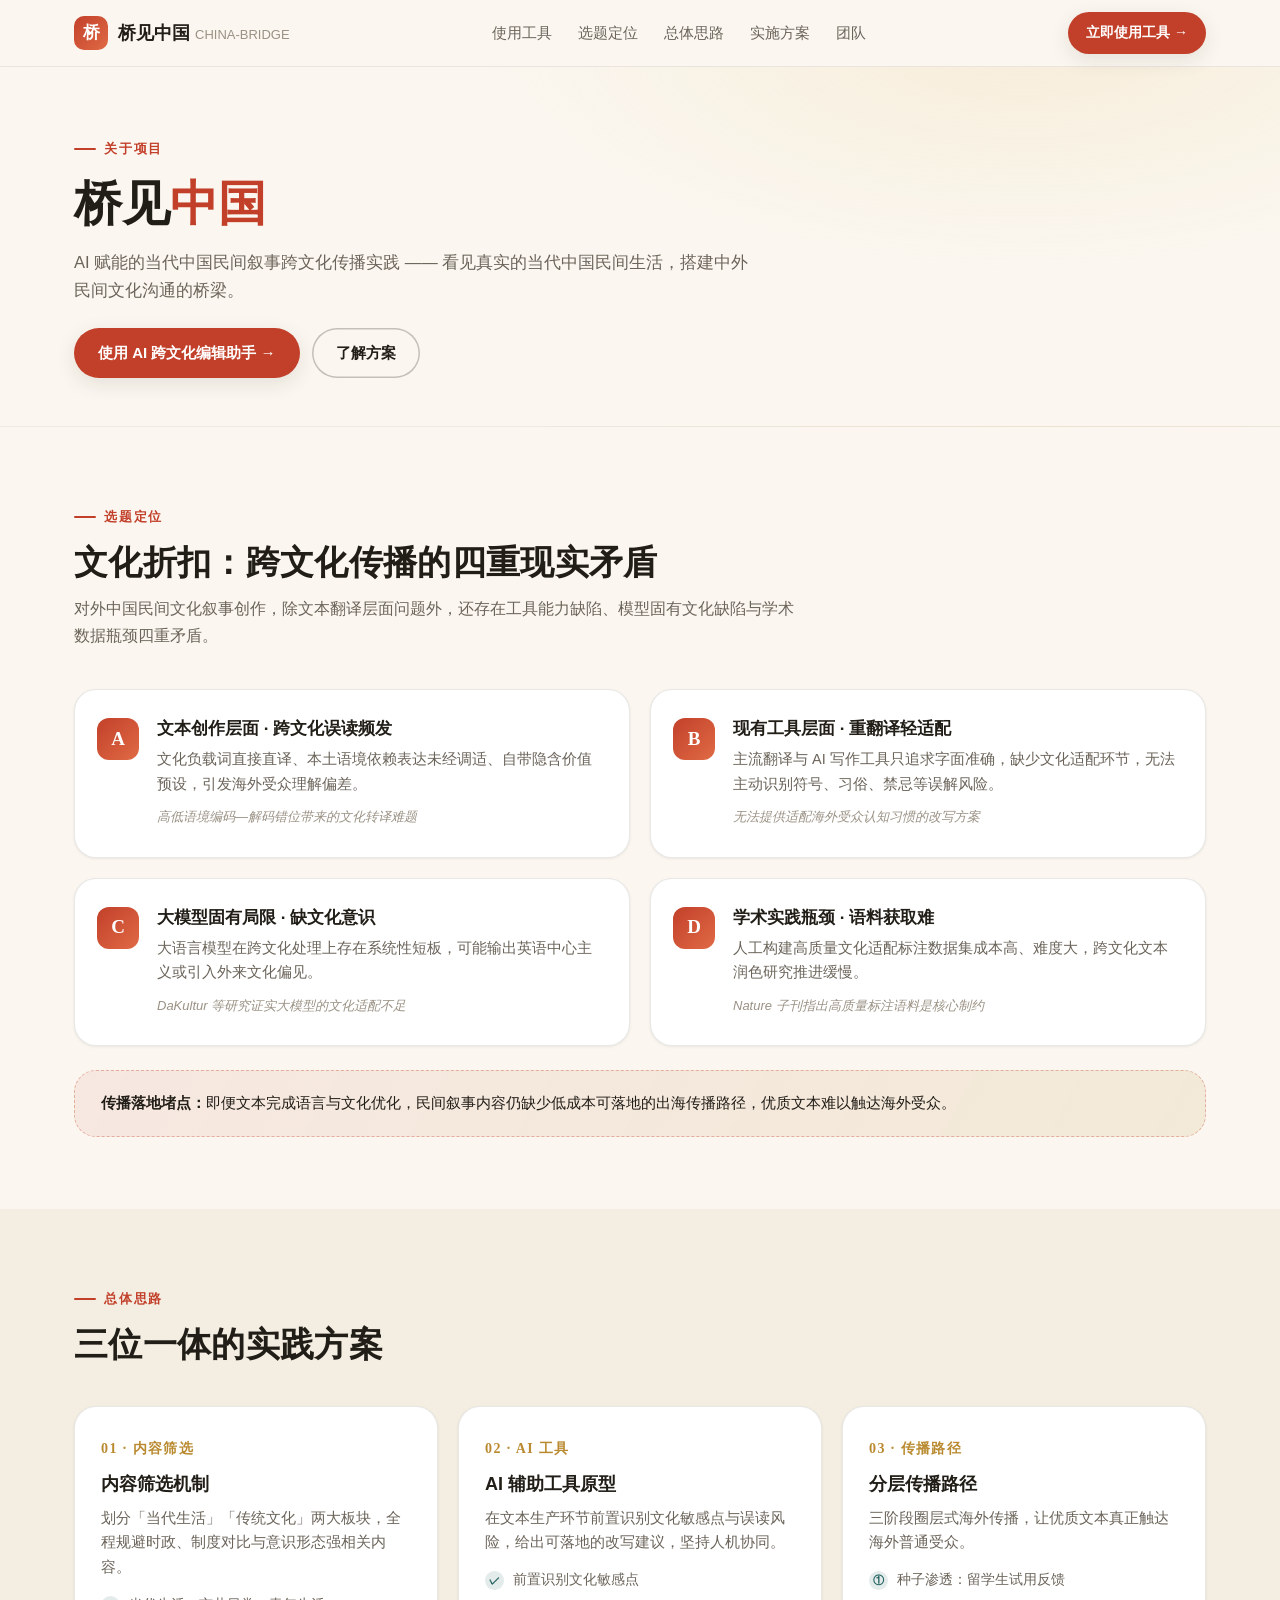
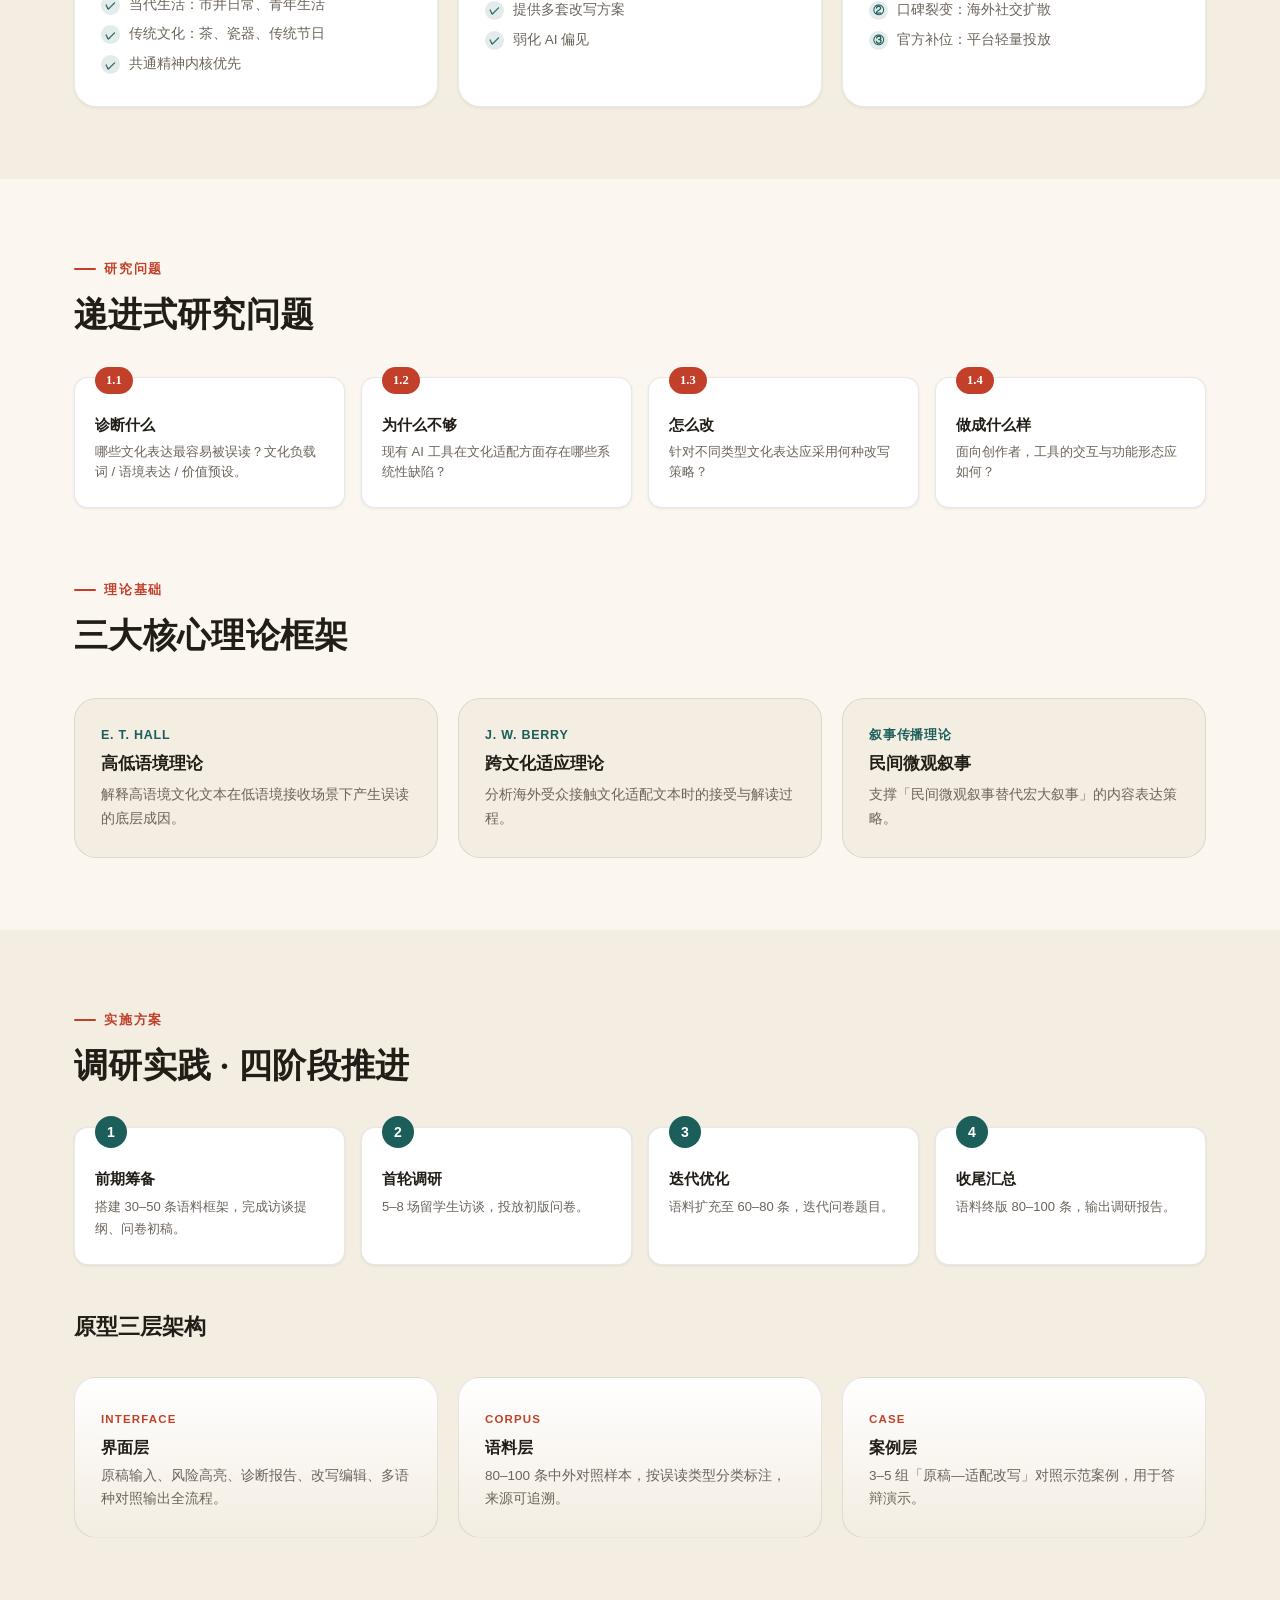
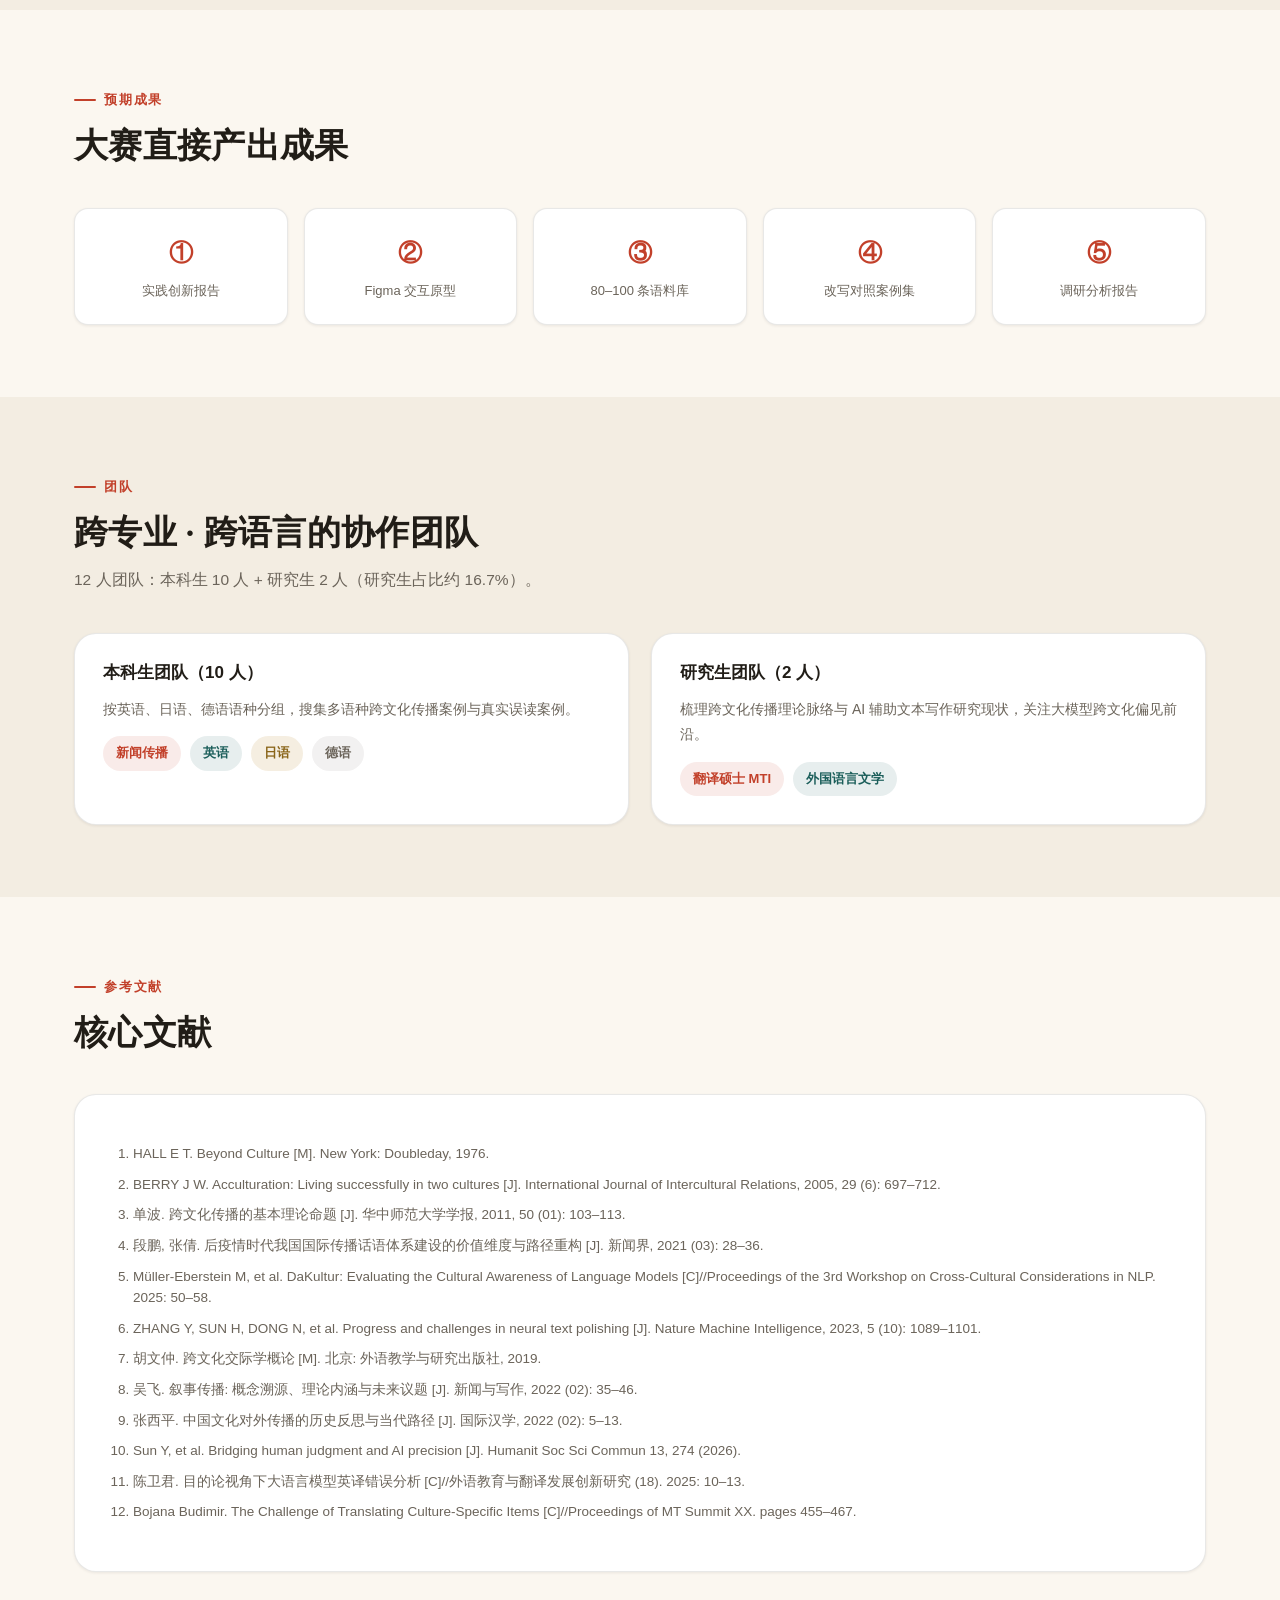
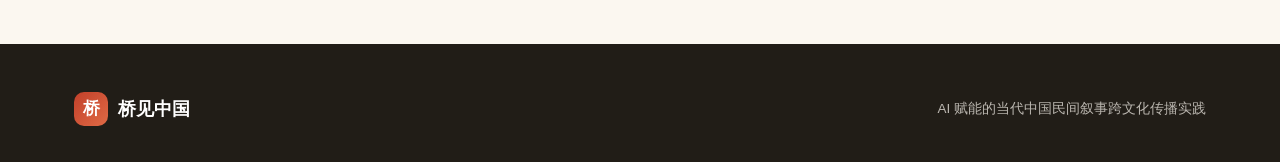
==== about.html @ bba81105 "重构为工具优先的单页体验：首页即用，项目介绍降级到关于页" ====
<!DOCTYPE html>
<html lang="zh-CN">
<head>
  <meta charset="UTF-8" />
  <meta name="viewport" content="width=device-width, initial-scale=1.0" />
  <title>关于项目 · 桥见中国</title>
  <meta name="description" content="桥见中国——AI 赋能的当代中国民间叙事跨文化传播实践，项目背景、方案与团队介绍。" />
  <link rel="stylesheet" href="css/style.css" />
  <style>
    .nav {
      position: sticky; top: 0; z-index: 50;
      background: rgba(251, 247, 240, 0.86);
      backdrop-filter: blur(12px); -webkit-backdrop-filter: blur(12px);
      border-bottom: 1px solid rgba(33, 29, 23, 0.08);
    }
    .nav-inner { max-width: var(--maxw); margin: 0 auto; padding: 0 24px; height: 66px; display: flex; align-items: center; justify-content: space-between; }
    .brand { display: flex; align-items: center; gap: 10px; font-weight: 700; font-size: 18px; }
    .brand-mark { width: 34px; height: 34px; border-radius: 10px; background: linear-gradient(135deg, var(--cinnabar), #e06a45); display: grid; place-items: center; color: #fff; font-family: var(--font-serif); font-size: 17px; font-weight: 700; }
    .nav-links { display: flex; align-items: center; gap: 26px; }
    .nav-links a { font-size: 14.5px; color: var(--ink-soft); font-weight: 500; transition: color .16s; }
    .nav-links a:hover { color: var(--cinnabar); }

    .hero { padding: 64px 0 48px; background: radial-gradient(900px 400px at 80% -10%, rgba(230,201,135,.22), transparent 60%), var(--paper); border-bottom: 1px solid rgba(33,29,23,.06); }
    .hero-inner { max-width: var(--maxw); margin: 0 auto; padding: 0 24px; }
    .hero h1 { font-family: var(--font-serif); font-size: clamp(32px, 5vw, 48px); }
    .hero h1 .accent { color: var(--cinnabar); }
    .hero .lead { margin-top: 14px; max-width: 680px; color: var(--ink-soft); font-size: 16.5px; }
    .hero-actions { margin-top: 24px; display: flex; gap: 12px; flex-wrap: wrap; }

    .section { padding: 72px 0; }
    .section-head { max-width: 720px; margin-bottom: 40px; }
    .section-title { font-family: var(--font-serif); font-size: clamp(24px, 3.6vw, 34px); }
    .section-lead { margin-top: 12px; color: var(--ink-soft); font-size: 15.5px; }

    .pains { display: grid; grid-template-columns: repeat(2, 1fr); gap: 20px; }
    .pain { position: relative; padding: 28px 28px 28px 82px; background: #fff; border: var(--border); border-radius: var(--r-lg); box-shadow: var(--shadow-sm); }
    .pain-index { position: absolute; left: 22px; top: 28px; width: 42px; height: 42px; border-radius: 12px; display: grid; place-items: center; font-family: var(--font-serif); font-size: 19px; font-weight: 700; color: #fff; background: linear-gradient(135deg, var(--cinnabar), #e06a45); }
    .pain h3 { font-size: 17px; margin-bottom: 8px; }
    .pain p { color: var(--ink-soft); font-size: 14.5px; }
    .pain .pain-note { margin-top: 10px; font-size: 13px; color: var(--ink-faint); font-style: italic; }
    .gap-banner { margin-top: 24px; padding: 20px 26px; border-radius: var(--r-lg); background: linear-gradient(120deg, rgba(194,64,42,.08), rgba(185,138,47,.12)); border: 1px dashed rgba(194,64,42,.35); }
    .gap-banner p { color: var(--ink); font-size: 14.5px; }

    .pillars { display: grid; grid-template-columns: repeat(3, 1fr); gap: 20px; }
    .pillar { padding: 30px 26px; background: #fff; border: var(--border); border-radius: var(--r-lg); box-shadow: var(--shadow-sm); }
    .pillar-num { font-family: var(--font-serif); font-size: 14px; font-weight: 700; color: var(--gold); letter-spacing: .1em; margin-bottom: 12px; }
    .pillar h3 { font-size: 18px; margin-bottom: 10px; }
    .pillar p { color: var(--ink-soft); font-size: 14.5px; }
    .pillar .steps { margin-top: 14px; display: flex; flex-direction: column; gap: 7px; }
    .pillar .step { display: flex; align-items: center; gap: 9px; font-size: 13.5px; color: var(--ink-soft); }
    .pillar .step i { font-style: normal; width: 19px; height: 19px; border-radius: 50%; flex: none; background: rgba(27,94,90,.12); color: var(--teal); font-size: 11px; font-weight: 700; display: grid; place-items: center; }

    .questions { display: grid; grid-template-columns: repeat(4, 1fr); gap: 16px; }
    .question { padding: 24px 20px; background: #fff; border: var(--border); border-radius: var(--r-md); box-shadow: var(--shadow-sm); position: relative; padding-top: 38px; }
    .question .q-tag { position: absolute; top: -11px; left: 20px; font-family: var(--font-serif); font-size: 12.5px; font-weight: 700; padding: 3px 11px; border-radius: 999px; background: var(--cinnabar); color: #fff; }
    .question h4 { font-size: 15px; margin-bottom: 7px; }
    .question p { font-size: 13px; color: var(--ink-soft); line-height: 1.6; }

    .theories { display: grid; grid-template-columns: repeat(3, 1fr); gap: 20px; }
    .theory { padding: 26px; background: var(--paper-deep); border-radius: var(--r-lg); border: var(--border); }
    .theory .t-name { font-size: 12.5px; font-weight: 700; color: var(--teal); letter-spacing: .06em; margin-bottom: 7px; }
    .theory h3 { font-size: 17px; margin-bottom: 9px; }
    .theory p { font-size: 14px; color: var(--ink-soft); }

    .phases { display: grid; grid-template-columns: repeat(4, 1fr); gap: 16px; }
    .phase { padding: 24px 20px; background: #fff; border: var(--border); border-radius: var(--r-md); box-shadow: var(--shadow-sm); position: relative; padding-top: 42px; }
    .phase .p-num { position: absolute; top: -12px; left: 20px; width: 32px; height: 32px; border-radius: 50%; background: var(--teal); color: #fff; display: grid; place-items: center; font-weight: 700; font-size: 14px; }
    .phase h4 { font-size: 15px; margin-bottom: 7px; }
    .phase p { font-size: 13px; color: var(--ink-soft); }

    .layers { display: grid; grid-template-columns: repeat(3, 1fr); gap: 20px; margin-top: 36px; }
    .layer { padding: 26px; background: linear-gradient(180deg, #fff, var(--paper-deep)); border: var(--border); border-radius: var(--r-lg); }
    .layer .l-tag { display: inline-block; font-size: 11.5px; font-weight: 700; color: var(--cinnabar); letter-spacing: .1em; margin-bottom: 9px; }
    .layer h4 { font-size: 16px; margin-bottom: 7px; }
    .layer p { font-size: 13.5px; color: var(--ink-soft); }

    .outcomes { display: grid; grid-template-columns: repeat(5, 1fr); gap: 16px; }
    .outcome { padding: 24px 16px; background: #fff; border: var(--border); border-radius: var(--r-md); box-shadow: var(--shadow-sm); text-align: center; }
    .outcome .o-num { font-family: var(--font-serif); font-size: 24px; font-weight: 700; color: var(--cinnabar); }
    .outcome p { margin-top: 7px; font-size: 13px; color: var(--ink-soft); line-height: 1.5; }

    .team-summary { display: grid; grid-template-columns: 1fr 1fr; gap: 22px; }
    .team-card { padding: 28px; background: #fff; border: var(--border); border-radius: var(--r-lg); box-shadow: var(--shadow-sm); }
    .team-card h3 { font-size: 17px; margin-bottom: 14px; }
    .team-card p { color: var(--ink-soft); font-size: 14px; line-height: 1.8; }
    .team-major { display: flex; flex-wrap: wrap; gap: 9px; margin-top: 14px; }
    .team-major .tag { font-size: 13px; padding: 6px 13px; }

    .refs { background: #fff; border: var(--border); border-radius: var(--r-lg); box-shadow: var(--shadow-sm); padding: 32px 36px; }
    .refs ol { padding-left: 22px; }
    .refs li { font-size: 13.5px; color: var(--ink-soft); margin-bottom: 9px; line-height: 1.6; }

    .footer { padding: 48px 0 36px; background: var(--ink); color: rgba(251,247,240,.7); }
    .footer-inner { max-width: var(--maxw); margin: 0 auto; padding: 0 24px; display: flex; align-items: center; justify-content: space-between; flex-wrap: wrap; gap: 16px; }
    .footer .brand { color: #fff; }
    .footer p { font-size: 13.5px; }

    @media (max-width: 900px) {
      .pains, .pillars, .theories, .layers, .outcomes { grid-template-columns: 1fr 1fr; }
      .questions, .phases { grid-template-columns: 1fr 1fr; }
      .team-summary { grid-template-columns: 1fr; }
      .nav-links { display: none; }
    }
    @media (max-width: 560px) {
      .pains, .pillars, .theories, .layers, .outcomes, .questions, .phases { grid-template-columns: 1fr; }
    }
  </style>
</head>
<body>

  <header class="nav">
    <div class="nav-inner">
      <a class="brand" href="index.html">
        <span class="brand-mark">桥</span>
        <span>桥见中国 <span style="font-weight:400;color:var(--ink-faint);font-size:13px;">CHINA-BRIDGE</span></span>
      </a>
      <nav class="nav-links">
        <a href="index.html">使用工具</a>
        <a href="#pains">选题定位</a>
        <a href="#solution">总体思路</a>
        <a href="#plan">实施方案</a>
        <a href="#team">团队</a>
      </nav>
      <a class="btn btn-primary btn-sm" href="index.html">立即使用工具 →</a>
    </div>
  </header>

  <section class="hero">
    <div class="hero-inner">
      <span class="eyebrow">关于项目</span>
      <h1>桥见<span class="accent">中国</span></h1>
      <p class="lead">AI 赋能的当代中国民间叙事跨文化传播实践 —— 看见真实的当代中国民间生活，搭建中外民间文化沟通的桥梁。</p>
      <div class="hero-actions">
        <a class="btn btn-primary" href="index.html">使用 AI 跨文化编辑助手 →</a>
        <a class="btn btn-ghost" href="#pains">了解方案</a>
      </div>
    </div>
  </section>

  <section class="section" id="pains">
    <div class="container">
      <div class="section-head">
        <span class="eyebrow">选题定位</span>
        <h2 class="section-title">文化折扣：跨文化传播的四重现实矛盾</h2>
        <p class="section-lead">对外中国民间文化叙事创作，除文本翻译层面问题外，还存在工具能力缺陷、模型固有文化缺陷与学术数据瓶颈四重矛盾。</p>
      </div>
      <div class="pains">
        <div class="pain"><span class="pain-index">A</span><h3>文本创作层面 · 跨文化误读频发</h3><p>文化负载词直接直译、本土语境依赖表达未经调适、自带隐含价值预设，引发海外受众理解偏差。</p><p class="pain-note">高低语境编码—解码错位带来的文化转译难题</p></div>
        <div class="pain"><span class="pain-index">B</span><h3>现有工具层面 · 重翻译轻适配</h3><p>主流翻译与 AI 写作工具只追求字面准确，缺少文化适配环节，无法主动识别符号、习俗、禁忌等误解风险。</p><p class="pain-note">无法提供适配海外受众认知习惯的改写方案</p></div>
        <div class="pain"><span class="pain-index">C</span><h3>大模型固有局限 · 缺文化意识</h3><p>大语言模型在跨文化处理上存在系统性短板，可能输出英语中心主义或引入外来文化偏见。</p><p class="pain-note">DaKultur 等研究证实大模型的文化适配不足</p></div>
        <div class="pain"><span class="pain-index">D</span><h3>学术实践瓶颈 · 语料获取难</h3><p>人工构建高质量文化适配标注数据集成本高、难度大，跨文化文本润色研究推进缓慢。</p><p class="pain-note">Nature 子刊指出高质量标注语料是核心制约</p></div>
      </div>
      <div class="gap-banner"><p><strong>传播落地堵点：</strong>即便文本完成语言与文化优化，民间叙事内容仍缺少低成本可落地的出海传播路径，优质文本难以触达海外受众。</p></div>
    </div>
  </section>

  <section class="section" id="solution" style="background:var(--paper-deep);">
    <div class="container">
      <div class="section-head">
        <span class="eyebrow">总体思路</span>
        <h2 class="section-title">三位一体的实践方案</h2>
      </div>
      <div class="pillars">
        <div class="pillar"><div class="pillar-num">01 · 内容筛选</div><h3>内容筛选机制</h3><p>划分「当代生活」「传统文化」两大板块，全程规避时政、制度对比与意识形态强相关内容。</p><div class="steps"><div class="step"><i>✓</i>当代生活：市井日常、青年生活</div><div class="step"><i>✓</i>传统文化：茶、瓷器、传统节日</div><div class="step"><i>✓</i>共通精神内核优先</div></div></div>
        <div class="pillar"><div class="pillar-num">02 · AI 工具</div><h3>AI 辅助工具原型</h3><p>在文本生产环节前置识别文化敏感点与误读风险，给出可落地的改写建议，坚持人机协同。</p><div class="steps"><div class="step"><i>✓</i>前置识别文化敏感点</div><div class="step"><i>✓</i>提供多套改写方案</div><div class="step"><i>✓</i>弱化 AI 偏见</div></div></div>
        <div class="pillar"><div class="pillar-num">03 · 传播路径</div><h3>分层传播路径</h3><p>三阶段圈层式海外传播，让优质文本真正触达海外普通受众。</p><div class="steps"><div class="step"><i>①</i>种子渗透：留学生试用反馈</div><div class="step"><i>②</i>口碑裂变：海外社交扩散</div><div class="step"><i>③</i>官方补位：平台轻量投放</div></div></div>
      </div>
    </div>
  </section>

  <section class="section">
    <div class="container">
      <div class="section-head">
        <span class="eyebrow">研究问题</span>
        <h2 class="section-title">递进式研究问题</h2>
      </div>
      <div class="questions">
        <div class="question"><span class="q-tag">1.1</span><h4>诊断什么</h4><p>哪些文化表达最容易被误读？文化负载词 / 语境表达 / 价值预设。</p></div>
        <div class="question"><span class="q-tag">1.2</span><h4>为什么不够</h4><p>现有 AI 工具在文化适配方面存在哪些系统性缺陷？</p></div>
        <div class="question"><span class="q-tag">1.3</span><h4>怎么改</h4><p>针对不同类型文化表达应采用何种改写策略？</p></div>
        <div class="question"><span class="q-tag">1.4</span><h4>做成什么样</h4><p>面向创作者，工具的交互与功能形态应如何？</p></div>
      </div>

      <div class="section-head" style="margin-top:64px;">
        <span class="eyebrow">理论基础</span>
        <h2 class="section-title">三大核心理论框架</h2>
      </div>
      <div class="theories">
        <div class="theory"><div class="t-name">E. T. HALL</div><h3>高低语境理论</h3><p>解释高语境文化文本在低语境接收场景下产生误读的底层成因。</p></div>
        <div class="theory"><div class="t-name">J. W. BERRY</div><h3>跨文化适应理论</h3><p>分析海外受众接触文化适配文本时的接受与解读过程。</p></div>
        <div class="theory"><div class="t-name">叙事传播理论</div><h3>民间微观叙事</h3><p>支撑「民间微观叙事替代宏大叙事」的内容表达策略。</p></div>
      </div>
    </div>
  </section>

  <section class="section" id="plan" style="background:var(--paper-deep);">
    <div class="container">
      <div class="section-head">
        <span class="eyebrow">实施方案</span>
        <h2 class="section-title">调研实践 · 四阶段推进</h2>
      </div>
      <div class="phases">
        <div class="phase"><span class="p-num">1</span><h4>前期筹备</h4><p>搭建 30–50 条语料框架，完成访谈提纲、问卷初稿。</p></div>
        <div class="phase"><span class="p-num">2</span><h4>首轮调研</h4><p>5–8 场留学生访谈，投放初版问卷。</p></div>
        <div class="phase"><span class="p-num">3</span><h4>迭代优化</h4><p>语料扩充至 60–80 条，迭代问卷题目。</p></div>
        <div class="phase"><span class="p-num">4</span><h4>收尾汇总</h4><p>语料终版 80–100 条，输出调研报告。</p></div>
      </div>
      <h3 style="font-family:var(--font-serif);font-size:22px;margin:48px 0 6px;">原型三层架构</h3>
      <div class="layers">
        <div class="layer"><span class="l-tag">INTERFACE</span><h4>界面层</h4><p>原稿输入、风险高亮、诊断报告、改写编辑、多语种对照输出全流程。</p></div>
        <div class="layer"><span class="l-tag">CORPUS</span><h4>语料层</h4><p>80–100 条中外对照样本，按误读类型分类标注，来源可追溯。</p></div>
        <div class="layer"><span class="l-tag">CASE</span><h4>案例层</h4><p>3–5 组「原稿—适配改写」对照示范案例，用于答辩演示。</p></div>
      </div>
    </div>
  </section>

  <section class="section">
    <div class="container">
      <div class="section-head">
        <span class="eyebrow">预期成果</span>
        <h2 class="section-title">大赛直接产出成果</h2>
      </div>
      <div class="outcomes">
        <div class="outcome"><span class="o-num">①</span><p>实践创新报告</p></div>
        <div class="outcome"><span class="o-num">②</span><p>Figma 交互原型</p></div>
        <div class="outcome"><span class="o-num">③</span><p>80–100 条语料库</p></div>
        <div class="outcome"><span class="o-num">④</span><p>改写对照案例集</p></div>
        <div class="outcome"><span class="o-num">⑤</span><p>调研分析报告</p></div>
      </div>
    </div>
  </section>

  <section class="section" id="team" style="background:var(--paper-deep);">
    <div class="container">
      <div class="section-head">
        <span class="eyebrow">团队</span>
        <h2 class="section-title">跨专业 · 跨语言的协作团队</h2>
        <p class="section-lead">12 人团队：本科生 10 人 + 研究生 2 人（研究生占比约 16.7%）。</p>
      </div>
      <div class="team-summary">
        <div class="team-card"><h3>本科生团队（10 人）</h3><p>按英语、日语、德语语种分组，搜集多语种跨文化传播案例与真实误读案例。</p><div class="team-major"><span class="tag tag-red">新闻传播</span><span class="tag tag-teal">英语</span><span class="tag tag-gold">日语</span><span class="tag tag-gray">德语</span></div></div>
        <div class="team-card"><h3>研究生团队（2 人）</h3><p>梳理跨文化传播理论脉络与 AI 辅助文本写作研究现状，关注大模型跨文化偏见前沿。</p><div class="team-major"><span class="tag tag-red">翻译硕士 MTI</span><span class="tag tag-teal">外国语言文学</span></div></div>
      </div>
    </div>
  </section>

  <section class="section">
    <div class="container">
      <div class="section-head">
        <span class="eyebrow">参考文献</span>
        <h2 class="section-title">核心文献</h2>
      </div>
      <div class="refs">
        <ol>
          <li>HALL E T. Beyond Culture [M]. New York: Doubleday, 1976.</li>
          <li>BERRY J W. Acculturation: Living successfully in two cultures [J]. International Journal of Intercultural Relations, 2005, 29 (6): 697–712.</li>
          <li>单波. 跨文化传播的基本理论命题 [J]. 华中师范大学学报, 2011, 50 (01): 103–113.</li>
          <li>段鹏, 张倩. 后疫情时代我国国际传播话语体系建设的价值维度与路径重构 [J]. 新闻界, 2021 (03): 28–36.</li>
          <li>Müller-Eberstein M, et al. DaKultur: Evaluating the Cultural Awareness of Language Models [C]//Proceedings of the 3rd Workshop on Cross-Cultural Considerations in NLP. 2025: 50–58.</li>
          <li>ZHANG Y, SUN H, DONG N, et al. Progress and challenges in neural text polishing [J]. Nature Machine Intelligence, 2023, 5 (10): 1089–1101.</li>
          <li>胡文仲. 跨文化交际学概论 [M]. 北京: 外语教学与研究出版社, 2019.</li>
          <li>吴飞. 叙事传播: 概念溯源、理论内涵与未来议题 [J]. 新闻与写作, 2022 (02): 35–46.</li>
          <li>张西平. 中国文化对外传播的历史反思与当代路径 [J]. 国际汉学, 2022 (02): 5–13.</li>
          <li>Sun Y, et al. Bridging human judgment and AI precision [J]. Humanit Soc Sci Commun 13, 274 (2026).</li>
          <li>陈卫君. 目的论视角下大语言模型英译错误分析 [C]//外语教育与翻译发展创新研究 (18). 2025: 10–13.</li>
          <li>Bojana Budimir. The Challenge of Translating Culture-Specific Items [C]//Proceedings of MT Summit XX. pages 455–467.</li>
        </ol>
      </div>
    </div>
  </section>

  <footer class="footer">
    <div class="footer-inner">
      <a class="brand" href="index.html"><span class="brand-mark">桥</span><span>桥见中国</span></a>
      <p>AI 赋能的当代中国民间叙事跨文化传播实践</p>
    </div>
  </footer>
</body>
</html>
---- css/style.css ----
/* ==========================================================================
   桥见中国 · 设计系统
   主题：中国风（桥梁/朱砂/宣纸）+ AI 科技感（深青/玻璃态）
   ========================================================================== */

:root {
  /* 色彩 */
  --paper: #fbf7f0;            /* 宣纸米白 */
  --paper-deep: #f3ede2;       /* 深一档米白 */
  --ink: #211d17;              /* 墨色 */
  --ink-soft: #6b645a;         /* 次级文字 */
  --ink-faint: #9a9184;        /* 弱文字 */

  --cinnabar: #c2402a;         /* 朱砂红 · 主色 */
  --cinnabar-deep: #a33422;
  --gold: #b98a2f;             /* 鎏金 */
  --gold-light: #e6c987;

  --teal: #1b5e5a;             /* 深青 · AI 科技 */
  --teal-soft: #2a7d76;

  /* 风险等级 */
  --risk-high: #c2402a;
  --risk-mid: #b98a2f;
  --risk-low: #1b7a5a;

  /* 阴影与边框 */
  --shadow-sm: 0 1px 3px rgba(33, 29, 23, 0.08);
  --shadow-md: 0 6px 20px rgba(33, 29, 23, 0.10);
  --shadow-lg: 0 16px 44px rgba(33, 29, 23, 0.14);
  --ring: 0 0 0 3px rgba(194, 64, 42, 0.16);
  --border: 1px solid rgba(33, 29, 23, 0.10);
  --border-strong: 1px solid rgba(33, 29, 23, 0.20);

  /* 圆角 */
  --r-sm: 8px;
  --r-md: 14px;
  --r-lg: 22px;
  --r-xl: 30px;

  /* 字体 */
  --font-serif: "Songti SC", "Noto Serif SC", "STSong", "SimSun", serif;
  --font-sans: -apple-system, BlinkMacSystemFont, "Segoe UI", "PingFang SC",
    "Hiragino Sans GB", "Microsoft YaHei", "Helvetica Neue", Arial, sans-serif;

  --maxw: 1180px;
}

/* ---------- 基础重置 ---------- */
*, *::before, *::after { box-sizing: border-box; }

html { scroll-behavior: smooth; }

body {
  margin: 0;
  font-family: var(--font-sans);
  color: var(--ink);
  background: var(--paper);
  line-height: 1.7;
  -webkit-font-smoothing: antialiased;
  text-rendering: optimizeLegibility;
}

h1, h2, h3, h4 { font-weight: 700; line-height: 1.25; margin: 0; }
p { margin: 0; }
a { color: inherit; text-decoration: none; }
ul { margin: 0; padding: 0; list-style: none; }
img { max-width: 100%; display: block; }
button { font-family: inherit; cursor: pointer; }
::selection { background: rgba(194, 64, 42, 0.20); }

.container { max-width: var(--maxw); margin: 0 auto; padding: 0 24px; }

/* ---------- 通用组件 ---------- */

/* 章节标题 */
.section { padding: 88px 0; }
.section-tight { padding: 56px 0; }

.eyebrow {
  display: inline-flex;
  align-items: center;
  gap: 8px;
  font-size: 13px;
  font-weight: 600;
  letter-spacing: 0.14em;
  text-transform: uppercase;
  color: var(--cinnabar);
  margin-bottom: 14px;
}
.eyebrow::before {
  content: "";
  width: 22px; height: 2px;
  background: var(--cinnabar);
  border-radius: 2px;
}

.section-title {
  font-family: var(--font-serif);
  font-size: clamp(26px, 4vw, 40px);
  letter-spacing: 0.01em;
  color: var(--ink);
}
.section-lead {
  margin-top: 14px;
  max-width: 720px;
  color: var(--ink-soft);
  font-size: 16.5px;
}

/* 按钮 */
.btn {
  display: inline-flex;
  align-items: center;
  gap: 8px;
  padding: 12px 24px;
  border-radius: 999px;
  font-size: 15px;
  font-weight: 600;
  border: none;
  transition: transform 0.16s ease, box-shadow 0.16s ease, background 0.16s ease;
  white-space: nowrap;
}
.btn:hover { transform: translateY(-2px); }
.btn:active { transform: translateY(0); }

.btn-primary { background: var(--cinnabar); color: #fff; box-shadow: var(--shadow-md); }
.btn-primary:hover { background: var(--cinnabar-deep); box-shadow: var(--shadow-lg); }

.btn-ghost {
  background: transparent;
  color: var(--ink);
  box-shadow: inset 0 0 0 1.5px rgba(33, 29, 23, 0.25);
}
.btn-ghost:hover { box-shadow: inset 0 0 0 1.5px var(--cinnabar); color: var(--cinnabar); }

.btn-light { background: #fff; color: var(--ink); box-shadow: var(--shadow-md); }
.btn-light:hover { box-shadow: var(--shadow-lg); }

.btn-sm { padding: 9px 18px; font-size: 14px; }

/* 卡片 */
.card {
  background: #fff;
  border: var(--border);
  border-radius: var(--r-lg);
  box-shadow: var(--shadow-sm);
}

/* 标签 */
.tag {
  display: inline-flex;
  align-items: center;
  gap: 6px;
  padding: 4px 12px;
  border-radius: 999px;
  font-size: 12.5px;
  font-weight: 600;
}
.tag-red { background: rgba(194, 64, 42, 0.10); color: var(--cinnabar); }
.tag-gold { background: rgba(185, 138, 47, 0.14); color: #8a6519; }
.tag-teal { background: rgba(27, 94, 90, 0.10); color: var(--teal); }
.tag-green { background: rgba(27, 122, 90, 0.12); color: #17624455; color: #176244; }
.tag-gray { background: rgba(33, 29, 23, 0.06); color: var(--ink-soft); }

/* 风险等级圆点 */
.dot { width: 9px; height: 9px; border-radius: 50%; display: inline-block; }
.dot-high { background: var(--risk-high); }
.dot-mid { background: var(--risk-mid); }
.dot-low { background: var(--risk-low); }

/* 数字统计 */
.stat-num {
  font-family: var(--font-serif);
  font-size: clamp(30px, 4vw, 44px);
  font-weight: 700;
  color: var(--cinnabar);
  line-height: 1;
}

/* 分隔符 */
.divider {
  display: flex;
  align-items: center;
  gap: 12px;
  color: var(--ink-faint);
  font-family: var(--font-serif);
  letter-spacing: 0.3em;
  font-size: 14px;
}
.divider::before, .divider::after {
  content: "";
  flex: 1;
  height: 1px;
  background: rgba(33, 29, 23, 0.12);
}

/* 悬浮动画 */
@keyframes floaty {
  0%, 100% { transform: translateY(0); }
  50% { transform: translateY(-8px); }
}

@keyframes fadeUp {
  from { opacity: 0; transform: translateY(22px); }
  to { opacity: 1; transform: translateY(0); }
}

.reveal { animation: fadeUp 0.7s ease both; }

/* ---------- 响应式 ---------- */
@media (max-width: 720px) {
  .section { padding: 56px 0; }
  .container { padding: 0 18px; }
}
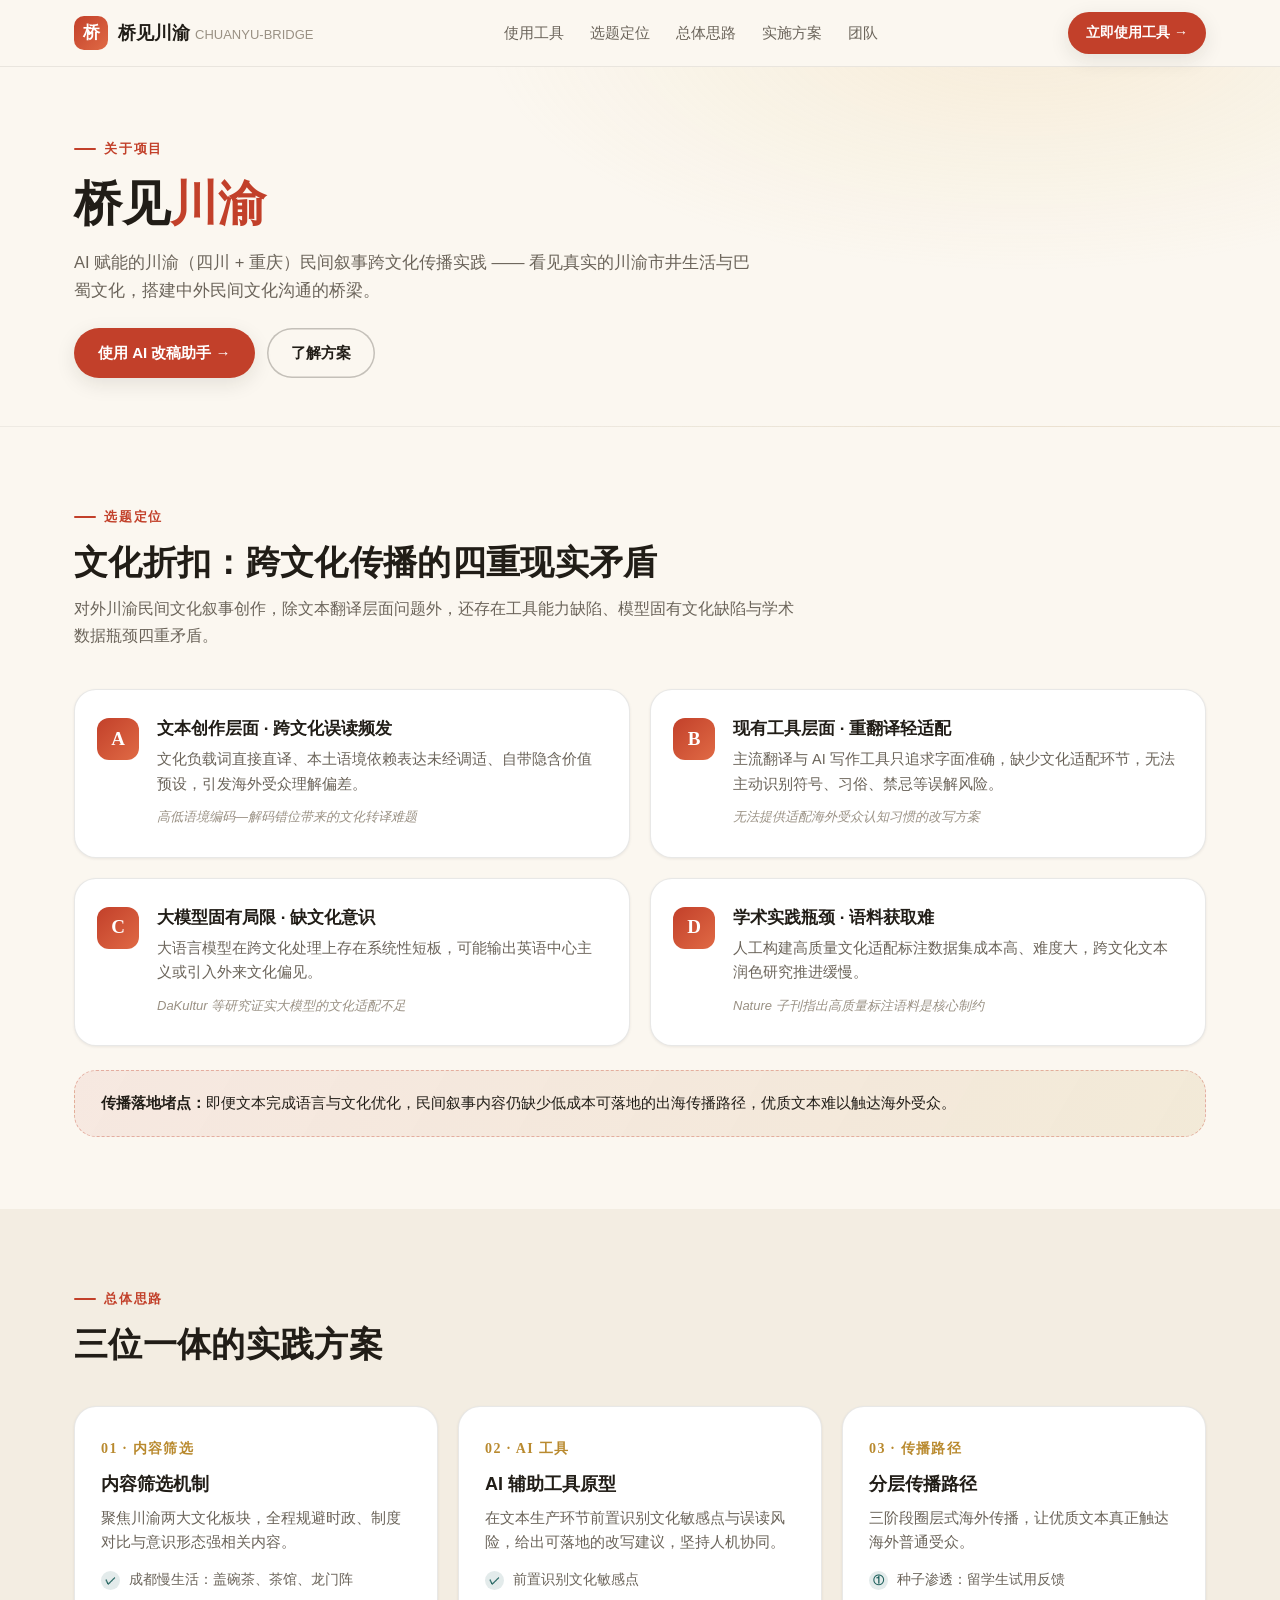
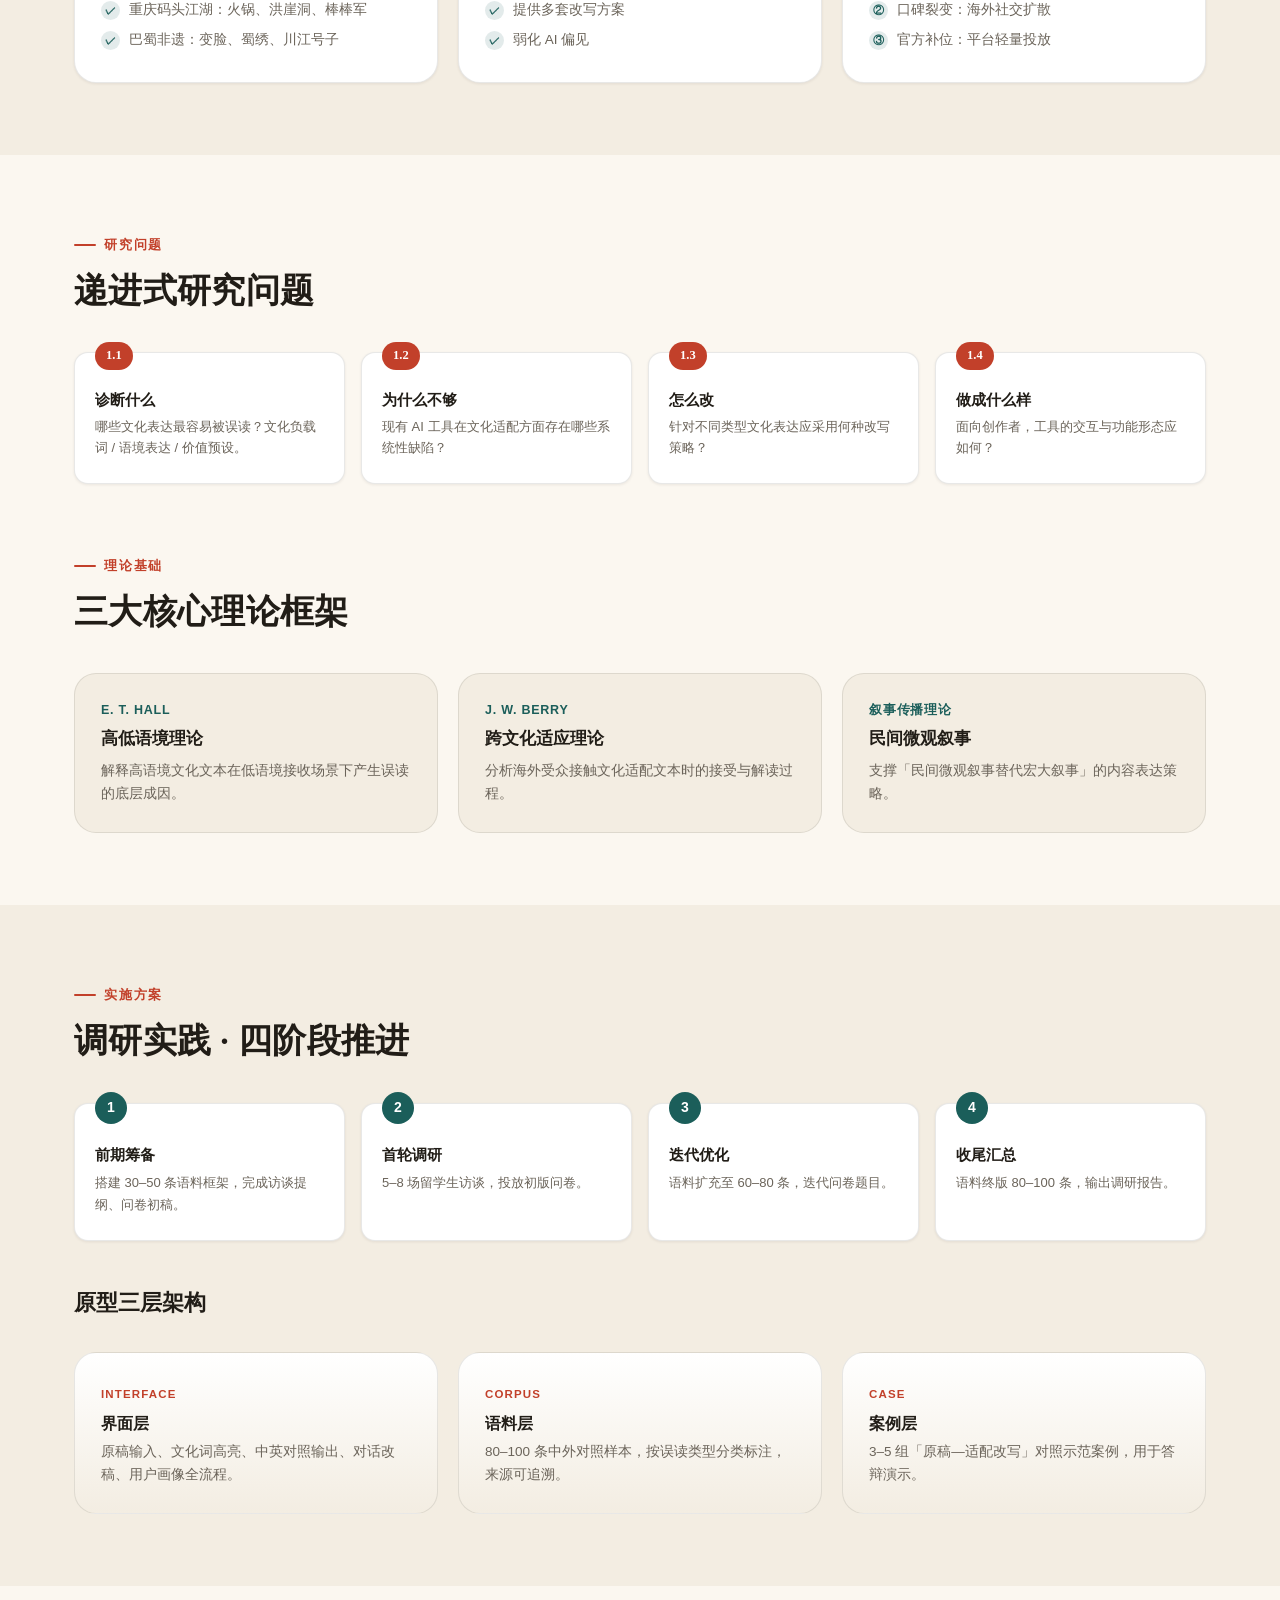
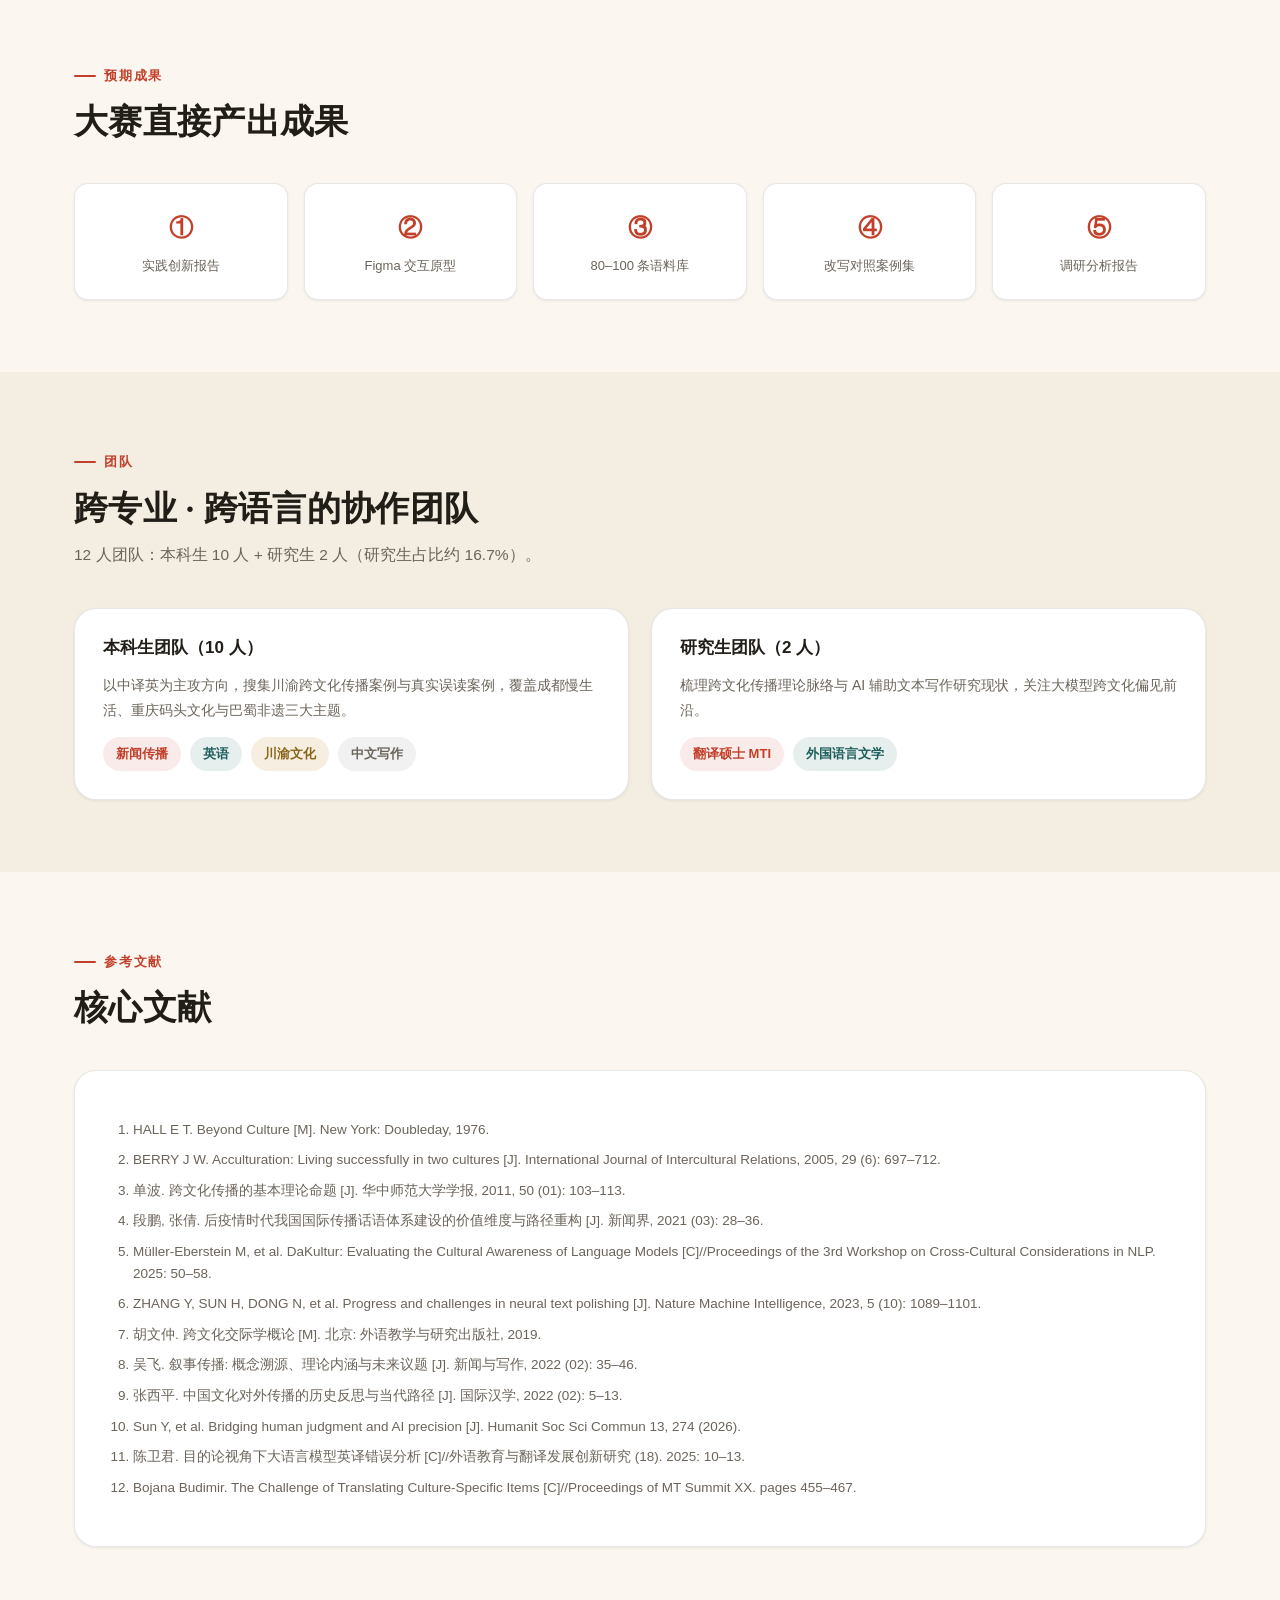
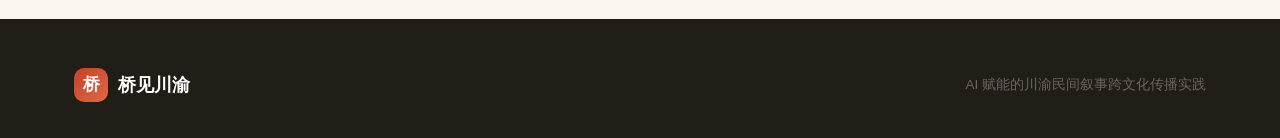
==== commit 7d9ca8b7: "升级为川渝中译英 AI 改稿助手：双模式翻译、对话改稿、用户画像、Netlify Function + 访问密码" ====
--- a/about.html
+++ b/about.html
@@ -3,8 +3,8 @@
 <head>
   <meta charset="UTF-8" />
   <meta name="viewport" content="width=device-width, initial-scale=1.0" />
-  <title>关于项目 · 桥见中国</title>
-  <meta name="description" content="桥见中国——AI 赋能的当代中国民间叙事跨文化传播实践，项目背景、方案与团队介绍。" />
+  <title>关于项目 · 桥见川渝</title>
+  <meta name="description" content="桥见川渝——AI 赋能的川渝（四川+重庆）民间叙事跨文化传播实践，项目背景、方案与团队介绍。" />
   <link rel="stylesheet" href="css/style.css" />
   <style>
     .nav {
@@ -112,7 +112,7 @@
     <div class="nav-inner">
       <a class="brand" href="index.html">
         <span class="brand-mark">桥</span>
-        <span>桥见中国 <span style="font-weight:400;color:var(--ink-faint);font-size:13px;">CHINA-BRIDGE</span></span>
+        <span>桥见川渝 <span style="font-weight:400;color:var(--ink-faint);font-size:13px;">CHUANYU-BRIDGE</span></span>
       </a>
       <nav class="nav-links">
         <a href="index.html">使用工具</a>
@@ -128,10 +128,10 @@
   <section class="hero">
     <div class="hero-inner">
       <span class="eyebrow">关于项目</span>
-      <h1>桥见<span class="accent">中国</span></h1>
-      <p class="lead">AI 赋能的当代中国民间叙事跨文化传播实践 —— 看见真实的当代中国民间生活，搭建中外民间文化沟通的桥梁。</p>
+      <h1>桥见<span class="accent">川渝</span></h1>
+      <p class="lead">AI 赋能的川渝（四川 + 重庆）民间叙事跨文化传播实践 —— 看见真实的川渝市井生活与巴蜀文化，搭建中外民间文化沟通的桥梁。</p>
       <div class="hero-actions">
-        <a class="btn btn-primary" href="index.html">使用 AI 跨文化编辑助手 →</a>
+        <a class="btn btn-primary" href="index.html">使用 AI 改稿助手 →</a>
         <a class="btn btn-ghost" href="#pains">了解方案</a>
       </div>
     </div>
@@ -142,7 +142,7 @@
       <div class="section-head">
         <span class="eyebrow">选题定位</span>
         <h2 class="section-title">文化折扣：跨文化传播的四重现实矛盾</h2>
-        <p class="section-lead">对外中国民间文化叙事创作，除文本翻译层面问题外，还存在工具能力缺陷、模型固有文化缺陷与学术数据瓶颈四重矛盾。</p>
+        <p class="section-lead">对外川渝民间文化叙事创作，除文本翻译层面问题外，还存在工具能力缺陷、模型固有文化缺陷与学术数据瓶颈四重矛盾。</p>
       </div>
       <div class="pains">
         <div class="pain"><span class="pain-index">A</span><h3>文本创作层面 · 跨文化误读频发</h3><p>文化负载词直接直译、本土语境依赖表达未经调适、自带隐含价值预设，引发海外受众理解偏差。</p><p class="pain-note">高低语境编码—解码错位带来的文化转译难题</p></div>
@@ -161,7 +161,7 @@
         <h2 class="section-title">三位一体的实践方案</h2>
       </div>
       <div class="pillars">
-        <div class="pillar"><div class="pillar-num">01 · 内容筛选</div><h3>内容筛选机制</h3><p>划分「当代生活」「传统文化」两大板块，全程规避时政、制度对比与意识形态强相关内容。</p><div class="steps"><div class="step"><i>✓</i>当代生活：市井日常、青年生活</div><div class="step"><i>✓</i>传统文化：茶、瓷器、传统节日</div><div class="step"><i>✓</i>共通精神内核优先</div></div></div>
+        <div class="pillar"><div class="pillar-num">01 · 内容筛选</div><h3>内容筛选机制</h3><p>聚焦川渝两大文化板块，全程规避时政、制度对比与意识形态强相关内容。</p><div class="steps"><div class="step"><i>✓</i>成都慢生活：盖碗茶、茶馆、龙门阵</div><div class="step"><i>✓</i>重庆码头江湖：火锅、洪崖洞、棒棒军</div><div class="step"><i>✓</i>巴蜀非遗：变脸、蜀绣、川江号子</div></div></div>
         <div class="pillar"><div class="pillar-num">02 · AI 工具</div><h3>AI 辅助工具原型</h3><p>在文本生产环节前置识别文化敏感点与误读风险，给出可落地的改写建议，坚持人机协同。</p><div class="steps"><div class="step"><i>✓</i>前置识别文化敏感点</div><div class="step"><i>✓</i>提供多套改写方案</div><div class="step"><i>✓</i>弱化 AI 偏见</div></div></div>
         <div class="pillar"><div class="pillar-num">03 · 传播路径</div><h3>分层传播路径</h3><p>三阶段圈层式海外传播，让优质文本真正触达海外普通受众。</p><div class="steps"><div class="step"><i>①</i>种子渗透：留学生试用反馈</div><div class="step"><i>②</i>口碑裂变：海外社交扩散</div><div class="step"><i>③</i>官方补位：平台轻量投放</div></div></div>
       </div>
@@ -207,7 +207,7 @@
       </div>
       <h3 style="font-family:var(--font-serif);font-size:22px;margin:48px 0 6px;">原型三层架构</h3>
       <div class="layers">
-        <div class="layer"><span class="l-tag">INTERFACE</span><h4>界面层</h4><p>原稿输入、风险高亮、诊断报告、改写编辑、多语种对照输出全流程。</p></div>
+        <div class="layer"><span class="l-tag">INTERFACE</span><h4>界面层</h4><p>原稿输入、文化词高亮、中英对照输出、对话改稿、用户画像全流程。</p></div>
         <div class="layer"><span class="l-tag">CORPUS</span><h4>语料层</h4><p>80–100 条中外对照样本，按误读类型分类标注，来源可追溯。</p></div>
         <div class="layer"><span class="l-tag">CASE</span><h4>案例层</h4><p>3–5 组「原稿—适配改写」对照示范案例，用于答辩演示。</p></div>
       </div>
@@ -238,7 +238,7 @@
         <p class="section-lead">12 人团队：本科生 10 人 + 研究生 2 人（研究生占比约 16.7%）。</p>
       </div>
       <div class="team-summary">
-        <div class="team-card"><h3>本科生团队（10 人）</h3><p>按英语、日语、德语语种分组，搜集多语种跨文化传播案例与真实误读案例。</p><div class="team-major"><span class="tag tag-red">新闻传播</span><span class="tag tag-teal">英语</span><span class="tag tag-gold">日语</span><span class="tag tag-gray">德语</span></div></div>
+        <div class="team-card"><h3>本科生团队（10 人）</h3><p>以中译英为主攻方向，搜集川渝跨文化传播案例与真实误读案例，覆盖成都慢生活、重庆码头文化与巴蜀非遗三大主题。</p><div class="team-major"><span class="tag tag-red">新闻传播</span><span class="tag tag-teal">英语</span><span class="tag tag-gold">川渝文化</span><span class="tag tag-gray">中文写作</span></div></div>
         <div class="team-card"><h3>研究生团队（2 人）</h3><p>梳理跨文化传播理论脉络与 AI 辅助文本写作研究现状，关注大模型跨文化偏见前沿。</p><div class="team-major"><span class="tag tag-red">翻译硕士 MTI</span><span class="tag tag-teal">外国语言文学</span></div></div>
       </div>
     </div>
@@ -271,8 +271,8 @@
 
   <footer class="footer">
     <div class="footer-inner">
-      <a class="brand" href="index.html"><span class="brand-mark">桥</span><span>桥见中国</span></a>
-      <p>AI 赋能的当代中国民间叙事跨文化传播实践</p>
+      <a class="brand" href="index.html"><span class="brand-mark">桥</span><span>桥见川渝</span></a>
+      <p>AI 赋能的川渝民间叙事跨文化传播实践</p>
     </div>
   </footer>
 </body>
--- a/css/style.css
+++ b/css/style.css
@@ -213,3 +213,134 @@
   .section { padding: 56px 0; }
   .container { padding: 0 18px; }
 }
+
+/* ==========================================================================
+   桥见川渝 · 工具组件样式（工作台 / 聊天 / 弹层 / 画像图表）
+   ========================================================================== */
+
+/* ---------- 页脚（浅色，index/profile 共用） ---------- */
+.footer { padding: 44px 0 36px; border-top: 1px solid rgba(33,29,23,.08); background: var(--paper-deep); }
+.footer-inner { max-width: var(--maxw); margin: 0 auto; padding: 0 24px; display: flex; align-items: center; justify-content: space-between; flex-wrap: wrap; gap: 16px; }
+.footer p { font-size: 13.5px; color: var(--ink-soft); }
+.footer a { color: var(--cinnabar); font-weight: 600; }
+
+/* ---------- 模式徽标 ---------- */
+.mode-badge { display: inline-block; padding: 4px 12px; border-radius: 999px; font-size: 12.5px; font-weight: 600; }
+.mode-ai { background: rgba(27,94,90,.10); color: var(--teal); }
+.mode-fallback { background: rgba(185,138,47,.14); color: #8a6519; }
+
+/* ---------- 中英对照（左栏） ---------- */
+#compareView { display: flex; flex-direction: column; gap: 14px; }
+.seg {
+  background: #fff; border: 1.5px solid rgba(33,29,23,.10); border-radius: var(--r-md);
+  padding: 16px 18px; cursor: pointer; transition: border-color .15s, box-shadow .15s, background .15s;
+}
+.seg:hover { border-color: rgba(194,64,42,.4); }
+.seg.selected { border-color: var(--cinnabar); box-shadow: var(--ring); background: rgba(194,64,42,.03); }
+.seg-updated { animation: segFlash 2.4s ease; }
+@keyframes segFlash {
+  0% { background: rgba(185,138,47,.20); }
+  100% { background: #fff; }
+}
+.seg-head { display: flex; align-items: center; gap: 8px; margin-bottom: 8px; }
+.seg-no {
+  width: 22px; height: 22px; border-radius: 7px; display: grid; place-items: center;
+  background: rgba(27,94,90,.10); color: var(--teal); font-size: 12px; font-weight: 700; flex: none;
+}
+.seg-tag { font-size: 11.5px; font-weight: 700; color: var(--cinnabar); background: rgba(194,64,42,.10); padding: 2px 9px; border-radius: 999px; }
+.seg-source { font-size: 15px; line-height: 2; color: var(--ink); }
+.seg-translation {
+  margin-top: 10px; padding-top: 10px; border-top: 1px dashed rgba(33,29,23,.12);
+  font-size: 14.5px; line-height: 1.9; color: var(--ink-soft);
+}
+.seg-translating { color: var(--ink-faint); font-style: italic; }
+
+/* 文化词高亮 */
+mark.hl { padding: 1px 5px; border-radius: 5px; cursor: help; font-weight: 600; }
+mark.hl.cultural { background: rgba(194,64,42,.14); color: #9c2f1d; border-bottom: 2px solid var(--cinnabar); }
+mark.hl.metaphor { background: rgba(185,138,47,.20); color: #7c5a14; border-bottom: 2px solid var(--gold); }
+mark.hl.context { background: rgba(27,94,90,.12); color: #14504c; border-bottom: 2px solid var(--teal); }
+
+.legend { display: flex; gap: 16px; flex-wrap: wrap; margin-top: 14px; list-style: none; }
+.legend li { display: flex; align-items: center; gap: 7px; font-size: 13px; color: var(--ink-soft); }
+.legend .sw { width: 13px; height: 13px; border-radius: 4px; flex: none; }
+.sw-cultural { background: rgba(194,64,42,.25); border: 1.5px solid var(--cinnabar); }
+.sw-metaphor { background: rgba(185,138,47,.3); border: 1.5px solid var(--gold); }
+.sw-context { background: rgba(27,94,90,.2); border: 1.5px solid var(--teal); }
+
+/* ---------- 对话改稿（右栏） ---------- */
+.chat-panel { display: flex; flex-direction: column; position: sticky; top: 78px; }
+.chat-hint { font-size: 12.5px; color: var(--teal); background: rgba(27,94,90,.07); padding: 9px 12px; border-radius: var(--r-sm); margin-bottom: 12px; }
+.chat-messages { display: flex; flex-direction: column; gap: 12px; height: 420px; overflow-y: auto; padding-right: 4px; margin-bottom: 12px; }
+.msg { max-width: 92%; }
+.msg.user { align-self: flex-end; }
+.msg.assistant { align-self: flex-start; }
+.msg-label { font-size: 11.5px; font-weight: 700; color: var(--ink-faint); margin-bottom: 4px; }
+.msg.user .msg-label { text-align: right; color: var(--cinnabar); }
+.msg-body {
+  padding: 10px 14px; border-radius: var(--r-md); font-size: 13.5px; line-height: 1.7; white-space: pre-wrap; word-break: break-word;
+}
+.msg.user .msg-body { background: var(--cinnabar); color: #fff; border-top-right-radius: 4px; }
+.msg.assistant .msg-body { background: var(--paper-deep); color: var(--ink); border-top-left-radius: 4px; }
+.msg-error .msg-body { background: rgba(194,64,42,.08); color: var(--cinnabar); border: 1px dashed rgba(194,64,42,.4); }
+.chat-input-row { display: flex; gap: 8px; align-items: flex-end; }
+.chat-input-row textarea {
+  flex: 1; padding: 11px 13px; border-radius: var(--r-md); border: 1.5px solid rgba(33,29,23,.14);
+  font-size: 14px; line-height: 1.6; resize: vertical; font-family: var(--font-sans); color: var(--ink);
+}
+.chat-input-row textarea:focus { outline: none; border-color: var(--teal); }
+.chat-send {
+  padding: 11px 20px; border-radius: var(--r-md); border: none; background: var(--teal); color: #fff;
+  font-size: 14px; font-weight: 700; cursor: pointer; transition: background .15s; flex: none;
+}
+.chat-send:hover { background: var(--teal-soft); }
+.chat-send:disabled { opacity: .6; cursor: not-allowed; }
+
+/* ---------- 弹层 ---------- */
+.modal { position: fixed; inset: 0; background: rgba(33,29,23,.4); z-index: 100; display: grid; place-items: center; padding: 20px; }
+.modal-card {
+  width: 100%; max-width: 440px; background: #fff; border-radius: var(--r-lg); padding: 26px 28px;
+  box-shadow: var(--shadow-lg); animation: fadeUp .3s ease both;
+}
+.modal-head { display: flex; align-items: center; justify-content: space-between; margin-bottom: 6px; }
+.modal-head h3 { font-size: 18px; }
+.modal-sub { font-size: 13px; color: var(--ink-soft); line-height: 1.6; margin-bottom: 20px; }
+.form-row { margin-bottom: 16px; }
+.form-label { display: block; font-size: 13px; font-weight: 600; color: var(--ink-soft); margin-bottom: 7px; }
+.form-row select {
+  width: 100%; padding: 10px 12px; border-radius: var(--r-sm); border: var(--border-strong);
+  font-size: 14px; color: var(--ink); background: #fff; font-family: inherit;
+}
+.form-check { display: flex; align-items: center; gap: 9px; font-size: 14px; color: var(--ink); }
+.form-check input { width: 16px; height: 16px; accent-color: var(--cinnabar); }
+.modal-actions { display: flex; justify-content: flex-end; gap: 10px; margin-top: 22px; }
+.modal-note { margin-top: 16px; font-size: 12px; color: var(--ink-faint); line-height: 1.6; }
+.modal-note code { background: rgba(33,29,23,.06); padding: 1px 6px; border-radius: 5px; font-size: 12px; }
+
+/* hidden 属性强制隐藏（覆盖 .modal 的 display:grid，修复弹层开关） */
+[hidden] { display: none !important; }
+
+/* ---------- 登录遮罩 ---------- */
+.login-overlay { z-index: 200; background: rgba(33,29,23,.62); }
+.login-overlay .modal-card { max-width: 380px; }
+.form-row input[type="password"], .form-row input[type="text"] {
+  width: 100%; padding: 10px 12px; border-radius: var(--r-sm); border: var(--border-strong);
+  font-size: 14px; color: var(--ink); background: #fff; font-family: inherit;
+}
+.form-row input:focus { outline: none; border-color: var(--cinnabar); box-shadow: var(--ring); }
+
+/* ---------- 画像图表（profile.html） ---------- */
+.bar-row { display: flex; align-items: center; gap: 12px; margin-bottom: 12px; }
+.bar-label { flex: 0 0 72px; font-size: 13.5px; font-weight: 600; color: var(--ink); }
+.bar-track { flex: 1; height: 20px; background: var(--paper-deep); border-radius: 999px; overflow: hidden; }
+.bar-fill { display: block; height: 100%; background: linear-gradient(90deg, var(--cinnabar), #e06a45); border-radius: 999px; transition: width .5s ease; }
+.bar-val { flex: 0 0 96px; font-size: 12.5px; color: var(--ink-soft); text-align: right; }
+
+.style-group { margin-bottom: 18px; }
+.style-group-title { font-size: 13px; font-weight: 700; color: var(--teal); margin-bottom: 8px; }
+.style-opt { display: flex; align-items: center; gap: 10px; margin-bottom: 6px; }
+.style-opt-label { flex: 0 0 90px; font-size: 12.5px; color: var(--ink-soft); }
+.style-opt-track { flex: 1; height: 10px; background: var(--paper-deep); border-radius: 999px; overflow: hidden; }
+.style-opt-fill { display: block; height: 100%; background: var(--teal); border-radius: 999px; transition: width .5s ease; }
+.style-opt-val { flex: 0 0 22px; font-size: 12px; color: var(--ink-faint); text-align: right; }
+.empty-row { font-size: 13.5px; color: var(--ink-faint); padding: 14px 0; }
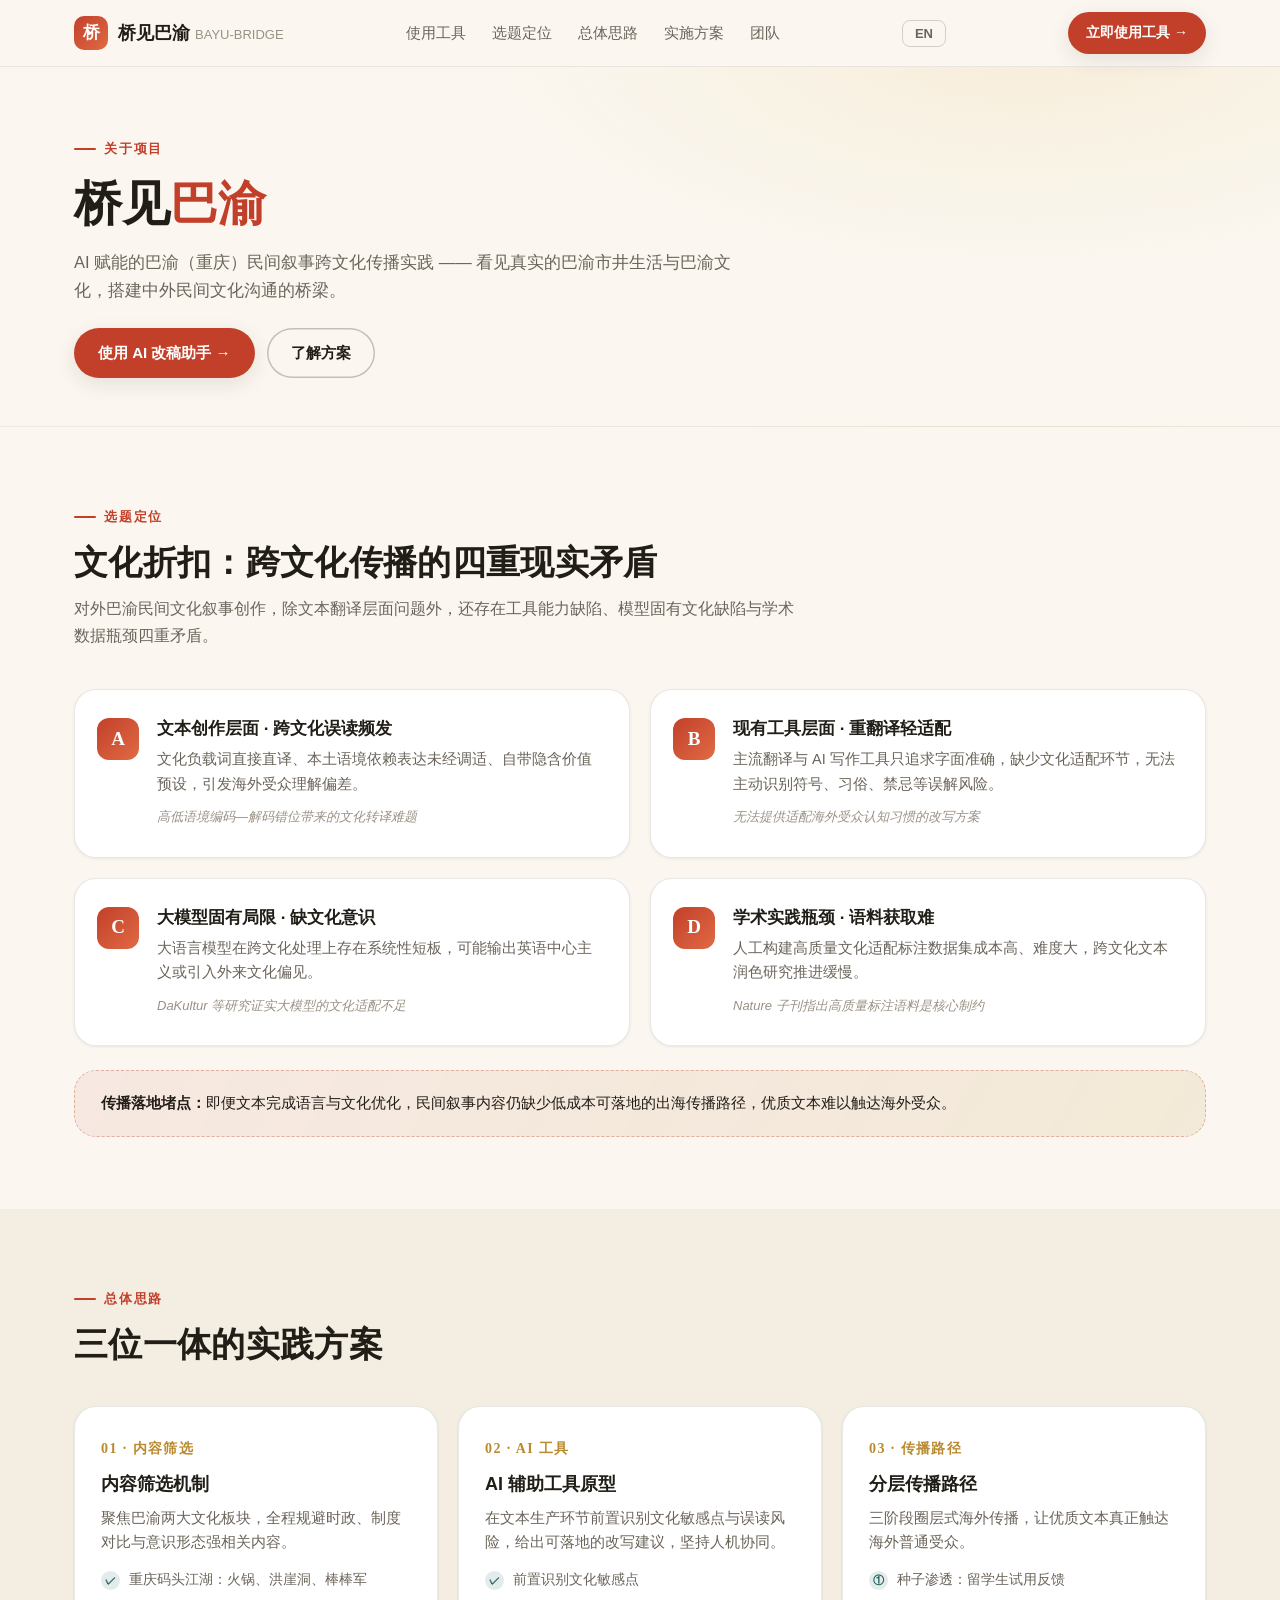
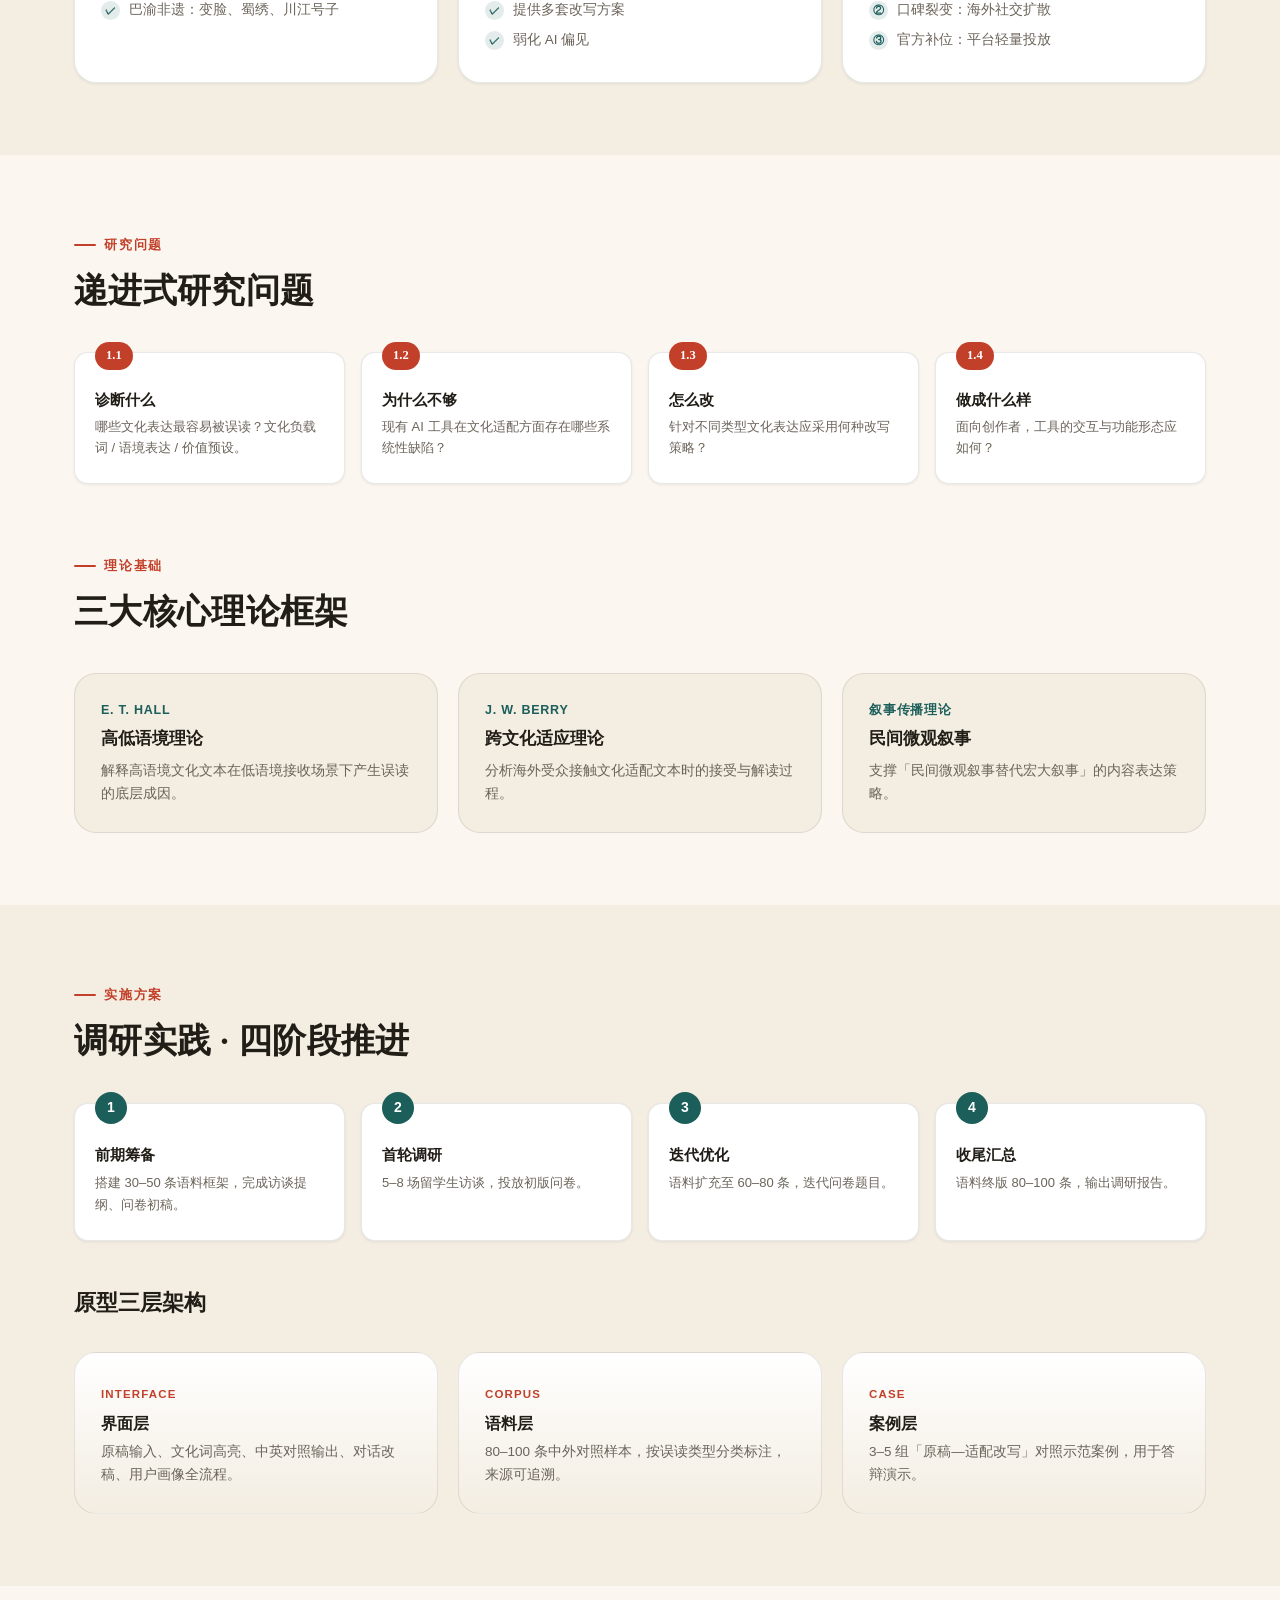
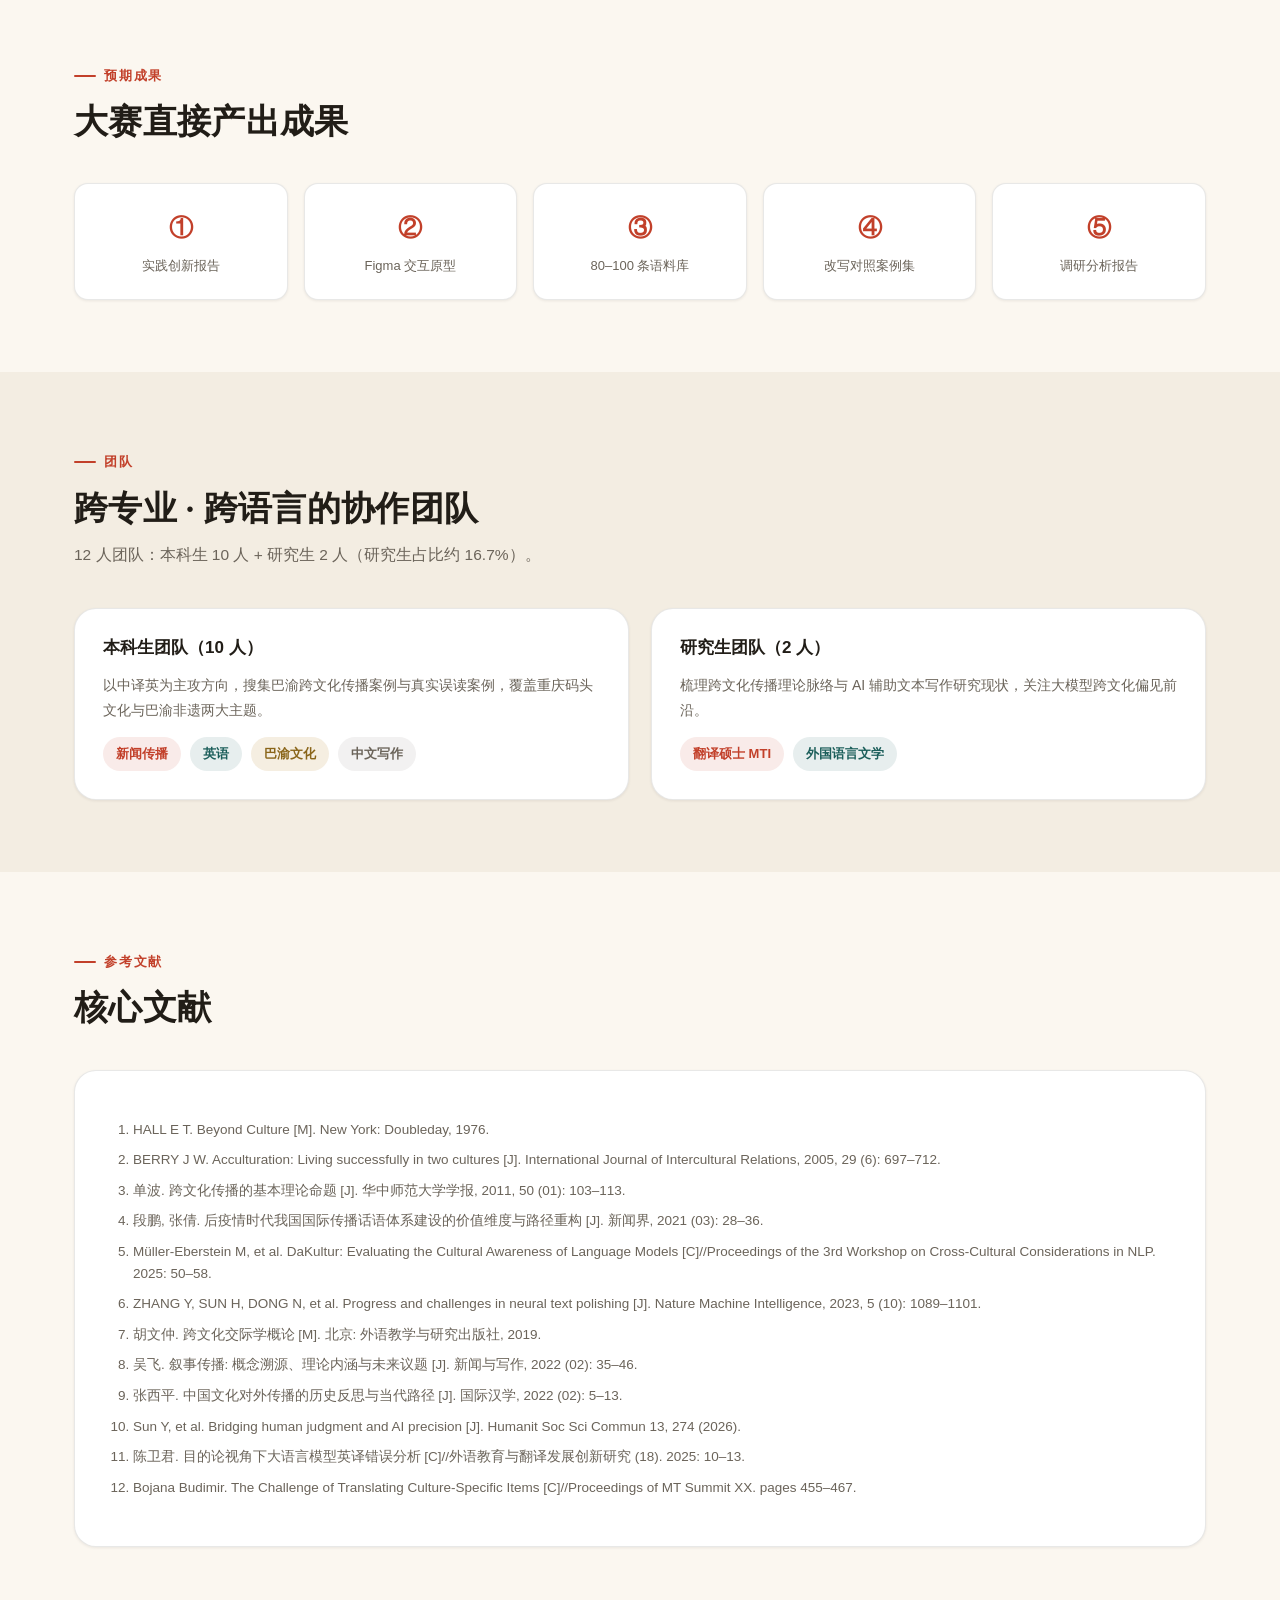
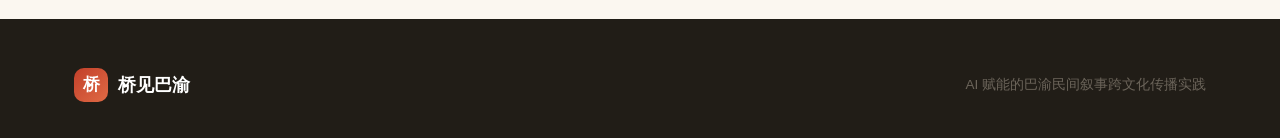
==== commit 16a5e40f: "版本大修改：文化检索 + 巴渝改名 + 中英切换 + 画像开关 - 新增「文化检索」板块（翻译/文化检索 tab，离线词典讲解 + AI 追问） - 全站「川渝」改「巴渝」，内容收窄到重庆 - 界面语" ====
--- a/about.html
+++ b/about.html
@@ -3,8 +3,8 @@
 <head>
   <meta charset="UTF-8" />
   <meta name="viewport" content="width=device-width, initial-scale=1.0" />
-  <title>关于项目 · 桥见川渝</title>
-  <meta name="description" content="桥见川渝——AI 赋能的川渝（四川+重庆）民间叙事跨文化传播实践，项目背景、方案与团队介绍。" />
+  <title>关于项目 · 桥见巴渝</title>
+  <meta name="description" content="桥见巴渝——AI 赋能的巴渝（重庆）民间叙事跨文化传播实践，项目背景、方案与团队介绍。" />
   <link rel="stylesheet" href="css/style.css" />
   <style>
     .nav {
@@ -19,6 +19,8 @@
     .nav-links { display: flex; align-items: center; gap: 26px; }
     .nav-links a { font-size: 14.5px; color: var(--ink-soft); font-weight: 500; transition: color .16s; }
     .nav-links a:hover { color: var(--cinnabar); }
+    .lang-btn { background: transparent; border: 1px solid rgba(33,29,23,.18); border-radius: 8px; padding: 5px 12px; font-size: 13px; font-weight: 700; color: var(--ink-soft); cursor: pointer; transition: color .16s, border-color .16s; }
+    .lang-btn:hover { color: var(--cinnabar); border-color: var(--cinnabar); }
 
     .hero { padding: 64px 0 48px; background: radial-gradient(900px 400px at 80% -10%, rgba(230,201,135,.22), transparent 60%), var(--paper); border-bottom: 1px solid rgba(33,29,23,.06); }
     .hero-inner { max-width: var(--maxw); margin: 0 auto; padding: 0 24px; }
@@ -112,24 +114,25 @@
     <div class="nav-inner">
       <a class="brand" href="index.html">
         <span class="brand-mark">桥</span>
-        <span>桥见川渝 <span style="font-weight:400;color:var(--ink-faint);font-size:13px;">CHUANYU-BRIDGE</span></span>
+        <span>桥见巴渝 <span style="font-weight:400;color:var(--ink-faint);font-size:13px;">BAYU-BRIDGE</span></span>
       </a>
       <nav class="nav-links">
-        <a href="index.html">使用工具</a>
+        <a href="index.html" data-i18n="navTool">使用工具</a>
         <a href="#pains">选题定位</a>
         <a href="#solution">总体思路</a>
         <a href="#plan">实施方案</a>
         <a href="#team">团队</a>
       </nav>
-      <a class="btn btn-primary btn-sm" href="index.html">立即使用工具 →</a>
+      <button class="lang-btn" id="langBtn">EN</button>
+      <a class="btn btn-primary btn-sm" href="index.html" data-i18n="aboutCta">立即使用工具 →</a>
     </div>
   </header>
 
   <section class="hero">
     <div class="hero-inner">
-      <span class="eyebrow">关于项目</span>
-      <h1>桥见<span class="accent">川渝</span></h1>
-      <p class="lead">AI 赋能的川渝（四川 + 重庆）民间叙事跨文化传播实践 —— 看见真实的川渝市井生活与巴蜀文化，搭建中外民间文化沟通的桥梁。</p>
+      <span class="eyebrow" data-i18n="navAbout">关于项目</span>
+      <h1>桥见<span class="accent">巴渝</span></h1>
+      <p class="lead">AI 赋能的巴渝（重庆）民间叙事跨文化传播实践 —— 看见真实的巴渝市井生活与巴渝文化，搭建中外民间文化沟通的桥梁。</p>
       <div class="hero-actions">
         <a class="btn btn-primary" href="index.html">使用 AI 改稿助手 →</a>
         <a class="btn btn-ghost" href="#pains">了解方案</a>
@@ -142,7 +145,7 @@
       <div class="section-head">
         <span class="eyebrow">选题定位</span>
         <h2 class="section-title">文化折扣：跨文化传播的四重现实矛盾</h2>
-        <p class="section-lead">对外川渝民间文化叙事创作，除文本翻译层面问题外，还存在工具能力缺陷、模型固有文化缺陷与学术数据瓶颈四重矛盾。</p>
+        <p class="section-lead">对外巴渝民间文化叙事创作，除文本翻译层面问题外，还存在工具能力缺陷、模型固有文化缺陷与学术数据瓶颈四重矛盾。</p>
       </div>
       <div class="pains">
         <div class="pain"><span class="pain-index">A</span><h3>文本创作层面 · 跨文化误读频发</h3><p>文化负载词直接直译、本土语境依赖表达未经调适、自带隐含价值预设，引发海外受众理解偏差。</p><p class="pain-note">高低语境编码—解码错位带来的文化转译难题</p></div>
@@ -161,7 +164,7 @@
         <h2 class="section-title">三位一体的实践方案</h2>
       </div>
       <div class="pillars">
-        <div class="pillar"><div class="pillar-num">01 · 内容筛选</div><h3>内容筛选机制</h3><p>聚焦川渝两大文化板块，全程规避时政、制度对比与意识形态强相关内容。</p><div class="steps"><div class="step"><i>✓</i>成都慢生活：盖碗茶、茶馆、龙门阵</div><div class="step"><i>✓</i>重庆码头江湖：火锅、洪崖洞、棒棒军</div><div class="step"><i>✓</i>巴蜀非遗：变脸、蜀绣、川江号子</div></div></div>
+        <div class="pillar"><div class="pillar-num">01 · 内容筛选</div><h3>内容筛选机制</h3><p>聚焦巴渝两大文化板块，全程规避时政、制度对比与意识形态强相关内容。</p><div class="steps"><div class="step"><i>✓</i>重庆码头江湖：火锅、洪崖洞、棒棒军</div><div class="step"><i>✓</i>巴渝非遗：变脸、蜀绣、川江号子</div></div></div>
         <div class="pillar"><div class="pillar-num">02 · AI 工具</div><h3>AI 辅助工具原型</h3><p>在文本生产环节前置识别文化敏感点与误读风险，给出可落地的改写建议，坚持人机协同。</p><div class="steps"><div class="step"><i>✓</i>前置识别文化敏感点</div><div class="step"><i>✓</i>提供多套改写方案</div><div class="step"><i>✓</i>弱化 AI 偏见</div></div></div>
         <div class="pillar"><div class="pillar-num">03 · 传播路径</div><h3>分层传播路径</h3><p>三阶段圈层式海外传播，让优质文本真正触达海外普通受众。</p><div class="steps"><div class="step"><i>①</i>种子渗透：留学生试用反馈</div><div class="step"><i>②</i>口碑裂变：海外社交扩散</div><div class="step"><i>③</i>官方补位：平台轻量投放</div></div></div>
       </div>
@@ -238,7 +241,7 @@
         <p class="section-lead">12 人团队：本科生 10 人 + 研究生 2 人（研究生占比约 16.7%）。</p>
       </div>
       <div class="team-summary">
-        <div class="team-card"><h3>本科生团队（10 人）</h3><p>以中译英为主攻方向，搜集川渝跨文化传播案例与真实误读案例，覆盖成都慢生活、重庆码头文化与巴蜀非遗三大主题。</p><div class="team-major"><span class="tag tag-red">新闻传播</span><span class="tag tag-teal">英语</span><span class="tag tag-gold">川渝文化</span><span class="tag tag-gray">中文写作</span></div></div>
+        <div class="team-card"><h3>本科生团队（10 人）</h3><p>以中译英为主攻方向，搜集巴渝跨文化传播案例与真实误读案例，覆盖重庆码头文化与巴渝非遗两大主题。</p><div class="team-major"><span class="tag tag-red">新闻传播</span><span class="tag tag-teal">英语</span><span class="tag tag-gold">巴渝文化</span><span class="tag tag-gray">中文写作</span></div></div>
         <div class="team-card"><h3>研究生团队（2 人）</h3><p>梳理跨文化传播理论脉络与 AI 辅助文本写作研究现状，关注大模型跨文化偏见前沿。</p><div class="team-major"><span class="tag tag-red">翻译硕士 MTI</span><span class="tag tag-teal">外国语言文学</span></div></div>
       </div>
     </div>
@@ -271,9 +274,22 @@
 
   <footer class="footer">
     <div class="footer-inner">
-      <a class="brand" href="index.html"><span class="brand-mark">桥</span><span>桥见川渝</span></a>
-      <p>AI 赋能的川渝民间叙事跨文化传播实践</p>
+      <a class="brand" href="index.html"><span class="brand-mark">桥</span><span>桥见巴渝</span></a>
+      <p>AI 赋能的巴渝民间叙事跨文化传播实践</p>
     </div>
   </footer>
+
+  <script src="js/config.js?v=7"></script>
+  <script src="js/i18n.js?v=1"></script>
+  <script src="js/storage.js?v=7"></script>
+  <script>
+    document.addEventListener("DOMContentLoaded", function () {
+      QJC.i18n.setLang(QJC.storage.loadSettings().uiLang || "zh");
+      var btn = document.getElementById("langBtn");
+      if (btn) btn.addEventListener("click", function () {
+        QJC.i18n.setLang(QJC.i18n.getLang() === "zh" ? "en" : "zh");
+      });
+    });
+  </script>
 </body>
 </html>
--- a/css/style.css
+++ b/css/style.css
@@ -215,7 +215,7 @@
 }
 
 /* ==========================================================================
-   桥见川渝 · 工具组件样式（工作台 / 聊天 / 弹层 / 画像图表）
+   桥见巴渝 · 工具组件样式（工作台 / 聊天 / 弹层 / 画像图表）
    ========================================================================== */
 
 /* ---------- 页脚（浅色，index/profile 共用） ---------- */
@@ -254,6 +254,19 @@
   font-size: 14.5px; line-height: 1.9; color: var(--ink-soft);
 }
 .seg-translating { color: var(--ink-faint); font-style: italic; }
+
+/* 改稿痕迹：旧译文（删除线）→ 新译文（高亮） */
+.seg-old {
+  display: block; margin-bottom: 6px; font-size: 13px; line-height: 1.8;
+  color: var(--ink-faint); text-decoration: line-through;
+  text-decoration-color: rgba(194,64,42,.55);
+}
+.seg-old::before { content: "旧 "; font-weight: 700; color: var(--ink-faint); text-decoration: none; display: inline-block; margin-right: 4px; }
+.seg-new {
+  display: block; padding: 3px 8px; border-left: 3px solid var(--teal);
+  background: rgba(27,94,90,.08); border-radius: 4px;
+}
+.seg-new::before { content: "新 "; font-weight: 700; color: var(--teal); display: inline-block; margin-right: 4px; }
 
 /* 文化词高亮 */
 mark.hl { padding: 1px 5px; border-radius: 5px; cursor: help; font-weight: 600; }
@@ -283,6 +296,15 @@
 .msg.user .msg-body { background: var(--cinnabar); color: #fff; border-top-right-radius: 4px; }
 .msg.assistant .msg-body { background: var(--paper-deep); color: var(--ink); border-top-left-radius: 4px; }
 .msg-error .msg-body { background: rgba(194,64,42,.08); color: var(--cinnabar); border: 1px dashed rgba(194,64,42,.4); }
+
+/* 改稿「加载中」占位：前置旋转小圈，缓解干等 */
+.msg-loading .msg-body { color: var(--ink-faint); display: flex; align-items: center; gap: 8px; }
+.msg-loading .msg-body::before {
+  content: ""; width: 13px; height: 13px; flex: none; border-radius: 50%;
+  border: 2px solid rgba(27,94,90,.20); border-top-color: var(--teal);
+  animation: qjcSpin .8s linear infinite;
+}
+@keyframes qjcSpin { to { transform: rotate(360deg); } }
 .chat-input-row { display: flex; gap: 8px; align-items: flex-end; }
 .chat-input-row textarea {
   flex: 1; padding: 11px 13px; border-radius: var(--r-md); border: 1.5px solid rgba(33,29,23,.14);
